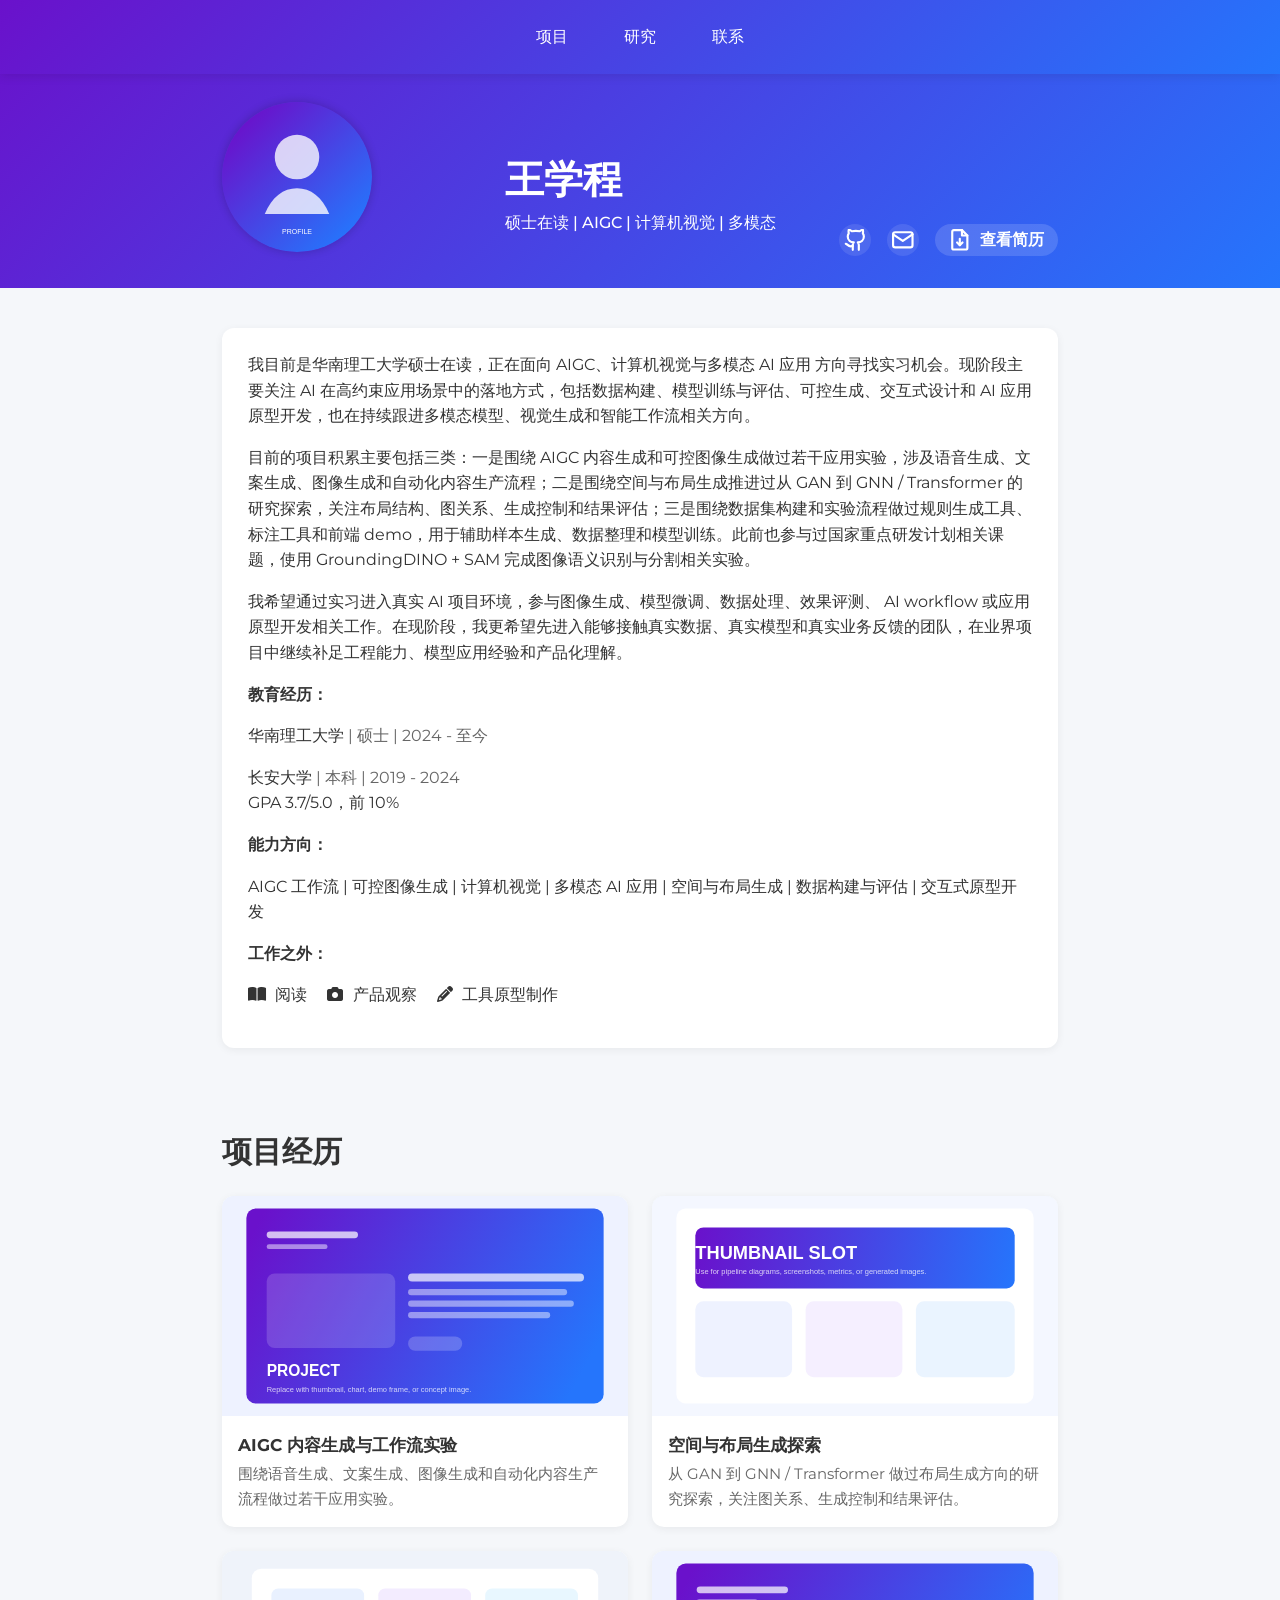
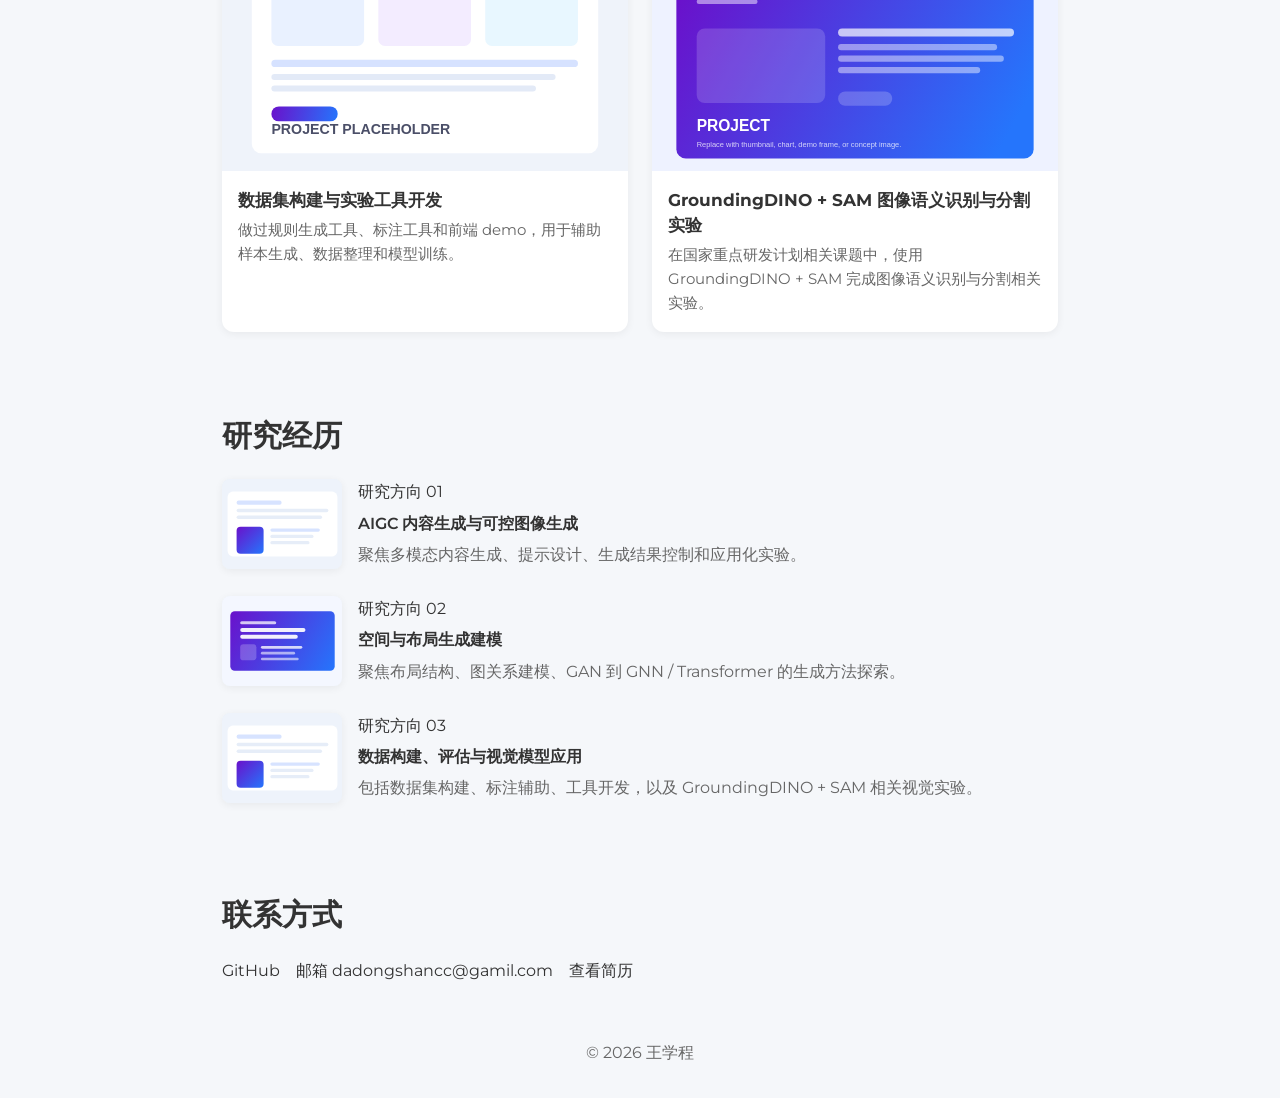
==== index.html @ b203300e "Normalize header icon artwork" ====
<!DOCTYPE html>
<html lang="zh-CN">
<head>
  <meta charset="UTF-8">
  <meta name="viewport" content="width=device-width, initial-scale=1.0">
  <title>&#29579;&#23398;&#31243; | &#20010;&#20154;&#20027;&#39029;</title>
  <meta name="description" content="&#29579;&#23398;&#31243;&#30340; AIGC&#12289;&#35745;&#31639;&#26426;&#35270;&#35273;&#19982;&#22810;&#27169;&#24577; AI &#20010;&#20154;&#20027;&#39029;&#12290;">
  <link rel="preconnect" href="https://fonts.googleapis.com">
  <link rel="preconnect" href="https://fonts.gstatic.com" crossorigin>
  <link href="https://fonts.googleapis.com/css2?family=Montserrat:wght@300;400;500;600;700&display=swap" rel="stylesheet">
  <link rel="stylesheet" href="https://cdnjs.cloudflare.com/ajax/libs/font-awesome/6.5.2/css/all.min.css">
  <link rel="stylesheet" href="style.css">
</head>
<body>
  <nav class="sticky-nav">
    <div class="nav-content">
      <button class="hamburger" id="hamburger" aria-label="&#25171;&#24320;&#23548;&#33322;" aria-expanded="false" aria-controls="nav-links">
        <span></span>
        <span></span>
        <span></span>
      </button>
      <div class="nav-links" id="nav-links">
        <a href="#projects">&#39033;&#30446;</a>
        <a href="#publications">&#30740;&#31350;</a>
        <a href="#contact">&#32852;&#31995;</a>
      </div>
    </div>
  </nav>

  <header id="top">
    <div class="header-content">
      <div class="profile-photo-container">
        <img src="images/profile-placeholder.svg" alt="&#22836;&#20687;&#21344;&#20301;&#22270;" class="profile-photo">
        <div class="name-tagline">
          <h1 class="main-title">&#29579;&#23398;&#31243;</h1>
          <p>&#30805;&#22763;&#22312;&#35835; | AIGC | &#35745;&#31639;&#26426;&#35270;&#35273; | &#22810;&#27169;&#24577;</p>
        </div>
      </div>
      <div class="social-links header-actions">
        <div class="email-reveal" id="emailReveal" aria-hidden="true">
          <a href="mailto:dadongshancc@gmail.com">dadongshancc@gmail.com</a>
        </div>
        <div class="header-cta-row">
          <a class="social-circle" href="https://github.com/dadongshancc" target="_blank" rel="noreferrer" aria-label="GitHub">
            <svg class="header-icon" viewBox="1.25 1.25 19.5 21.5" aria-hidden="true" focusable="false">
              <path d="M15 22v-4a4.8 4.8 0 0 0 -1 -3.5c3 0 6 -2 6 -5.5 0.08 -1.25 -0.27 -2.48 -1 -3.5 0.28 -1.15 0.28 -2.35 0 -3.5 0 0 -1 0 -3 1.5 -2.64 -0.5 -5.36 -0.5 -8 0C6 2 5 2 5 2c-0.3 1.15 -0.3 2.35 0 3.5A5.4 5.4 0 0 0 4 9c0 3.5 3 5.5 6 5.5 -0.39 0.49 -0.68 1.05 -0.85 1.65 -0.17 0.6 -0.22 1.23 -0.15 1.85v4"></path>
              <path d="M9 18c-4.5 2 -5 -2 -7 -2"></path>
            </svg>
          </a>
          <button class="social-circle email-toggle" id="emailToggle" type="button" aria-label="&#26174;&#31034;&#37038;&#31665;" aria-expanded="false" aria-controls="emailReveal">
            <svg class="header-icon" viewBox="2 2 20 20" aria-hidden="true" focusable="false">
              <rect x="3" y="5" width="18" height="14" rx="2"></rect>
              <path d="m3 7 9 6 9 -6"></path>
            </svg>
          </button>
          <a class="resume-button" href="resume.html">
            <svg class="header-icon" viewBox="3 2 18 20" aria-hidden="true" focusable="false">
              <path d="M14 3H6.5a1.5 1.5 0 0 0 -1.5 1.5v15A1.5 1.5 0 0 0 6.5 21h11a1.5 1.5 0 0 0 1.5 -1.5V8Z"></path>
              <path d="M14 3v5h5"></path>
              <path d="M12 11v6"></path>
              <path d="m9.5 14.5 2.5 2.5 2.5 -2.5"></path>
            </svg>
            <span>&#26597;&#30475;&#31616;&#21382;</span>
          </a>
        </div>
      </div>
    </div>
  </header>

  <section id="about" class="section">
    <div class="about-container">
      <div class="about-card">
        <div class="about-content">
          <p>&#25105;&#30446;&#21069;&#26159;&#21326;&#21335;&#29702;&#24037;&#22823;&#23398;&#30805;&#22763;&#22312;&#35835;&#65292;&#27491;&#22312;&#38754;&#21521; AIGC&#12289;&#35745;&#31639;&#26426;&#35270;&#35273;&#19982;&#22810;&#27169;&#24577; AI &#24212;&#29992; &#26041;&#21521;&#23547;&#25214;&#23454;&#20064;&#26426;&#20250;&#12290;&#29616;&#38454;&#27573;&#20027;&#35201;&#20851;&#27880; AI &#22312;&#39640;&#32422;&#26463;&#24212;&#29992;&#22330;&#26223;&#20013;&#30340;&#33853;&#22320;&#26041;&#24335;&#65292;&#21253;&#25324;&#25968;&#25454;&#26500;&#24314;&#12289;&#27169;&#22411;&#35757;&#32451;&#19982;&#35780;&#20272;&#12289;&#21487;&#25511;&#29983;&#25104;&#12289;&#20132;&#20114;&#24335;&#35774;&#35745;&#21644; AI &#24212;&#29992;&#21407;&#22411;&#24320;&#21457;&#65292;&#20063;&#22312;&#25345;&#32493;&#36319;&#36827;&#22810;&#27169;&#24577;&#27169;&#22411;&#12289;&#35270;&#35273;&#29983;&#25104;&#21644;&#26234;&#33021;&#24037;&#20316;&#27969;&#30456;&#20851;&#26041;&#21521;&#12290;</p>
          <p>&#30446;&#21069;&#30340;&#39033;&#30446;&#31215;&#32047;&#20027;&#35201;&#21253;&#25324;&#19977;&#31867;&#65306;&#19968;&#26159;&#22260;&#32469; AIGC &#20869;&#23481;&#29983;&#25104;&#21644;&#21487;&#25511;&#22270;&#20687;&#29983;&#25104;&#20570;&#36807;&#33509;&#24178;&#24212;&#29992;&#23454;&#39564;&#65292;&#28041;&#21450;&#35821;&#38899;&#29983;&#25104;&#12289;&#25991;&#26696;&#29983;&#25104;&#12289;&#22270;&#20687;&#29983;&#25104;&#21644;&#33258;&#21160;&#21270;&#20869;&#23481;&#29983;&#20135;&#27969;&#31243;&#65307;&#20108;&#26159;&#22260;&#32469;&#31354;&#38388;&#19982;&#24067;&#23616;&#29983;&#25104;&#25512;&#36827;&#36807;&#20174; GAN &#21040; GNN / Transformer &#30340;&#30740;&#31350;&#25506;&#32034;&#65292;&#20851;&#27880;&#24067;&#23616;&#32467;&#26500;&#12289;&#22270;&#20851;&#31995;&#12289;&#29983;&#25104;&#25511;&#21046;&#21644;&#32467;&#26524;&#35780;&#20272;&#65307;&#19977;&#26159;&#22260;&#32469;&#25968;&#25454;&#38598;&#26500;&#24314;&#21644;&#23454;&#39564;&#27969;&#31243;&#20570;&#36807;&#35268;&#21017;&#29983;&#25104;&#24037;&#20855;&#12289;&#26631;&#27880;&#24037;&#20855;&#21644;&#21069;&#31471; demo&#65292;&#29992;&#20110;&#36741;&#21161;&#26679;&#26412;&#29983;&#25104;&#12289;&#25968;&#25454;&#25972;&#29702;&#21644;&#27169;&#22411;&#35757;&#32451;&#12290;&#27492;&#21069;&#20063;&#21442;&#19982;&#36807;&#22269;&#23478;&#37325;&#28857;&#30740;&#21457;&#35745;&#21010;&#30456;&#20851;&#35838;&#39064;&#65292;&#20351;&#29992; GroundingDINO + SAM &#23436;&#25104;&#22270;&#20687;&#35821;&#20041;&#35782;&#21035;&#19982;&#20998;&#21106;&#30456;&#20851;&#23454;&#39564;&#12290;</p>
          <p>&#25105;&#24076;&#26395;&#36890;&#36807;&#23454;&#20064;&#36827;&#20837;&#30495;&#23454; AI &#39033;&#30446;&#29615;&#22659;&#65292;&#21442;&#19982;&#22270;&#20687;&#29983;&#25104;&#12289;&#27169;&#22411;&#24494;&#35843;&#12289;&#25968;&#25454;&#22788;&#29702;&#12289;&#25928;&#26524;&#35780;&#27979;&#12289; AI workflow &#25110;&#24212;&#29992;&#21407;&#22411;&#24320;&#21457;&#30456;&#20851;&#24037;&#20316;&#12290;&#22312;&#29616;&#38454;&#27573;&#65292;&#25105;&#26356;&#24076;&#26395;&#20808;&#36827;&#20837;&#33021;&#22815;&#25509;&#35302;&#30495;&#23454;&#25968;&#25454;&#12289;&#30495;&#23454;&#27169;&#22411;&#21644;&#30495;&#23454;&#19994;&#21153;&#21453;&#39304;&#30340;&#22242;&#38431;&#65292;&#22312;&#19994;&#30028;&#39033;&#30446;&#20013;&#32487;&#32493;&#34917;&#36275;&#24037;&#31243;&#33021;&#21147;&#12289;&#27169;&#22411;&#24212;&#29992;&#32463;&#39564;&#21644;&#20135;&#21697;&#21270;&#29702;&#35299;&#12290;</p>

          <p class="meta-label"><strong>&#25945;&#32946;&#32463;&#21382;&#65306;</strong></p>
          <p class="meta-value">
            <span class="meta-strong">&#21326;&#21335;&#29702;&#24037;&#22823;&#23398;</span> <span class="meta-muted">| &#30805;&#22763; | 2024 - &#33267;&#20170;</span>
          </p>
          <p class="meta-value">
            <span class="meta-strong">&#38271;&#23433;&#22823;&#23398;</span> <span class="meta-muted">| &#26412;&#31185; | 2019 - 2024</span><br>
            GPA 3.7/5.0&#65292;&#21069; 10%
          </p>

          <p class="meta-label"><strong>&#33021;&#21147;&#26041;&#21521;&#65306;</strong></p>
          <p class="meta-value">AIGC &#24037;&#20316;&#27969; | &#21487;&#25511;&#22270;&#20687;&#29983;&#25104; | &#35745;&#31639;&#26426;&#35270;&#35273; | &#22810;&#27169;&#24577; AI &#24212;&#29992; | &#31354;&#38388;&#19982;&#24067;&#23616;&#29983;&#25104; | &#25968;&#25454;&#26500;&#24314;&#19982;&#35780;&#20272; | &#20132;&#20114;&#24335;&#21407;&#22411;&#24320;&#21457;</p>

          <p class="meta-label"><strong>&#24037;&#20316;&#20043;&#22806;&#65306;</strong></p>
          <p class="meta-value outside-work">
            <span><i class="fa-solid fa-book-open"></i> &#38405;&#35835;</span>
            <span><i class="fa-solid fa-camera"></i> &#20135;&#21697;&#35266;&#23519;</span>
            <span><i class="fa-solid fa-pencil"></i> &#24037;&#20855;&#21407;&#22411;&#21046;&#20316;</span>
          </p>
        </div>
      </div>
    </div>
  </section>

  <section id="projects" class="section">
    <div class="section-header">
      <h2>&#39033;&#30446;&#32463;&#21382;</h2>
    </div>
    <div class="cards-grid" id="projects-grid"></div>
  </section>

  <section id="publications" class="section">
    <div class="section-header">
      <h2>&#30740;&#31350;&#32463;&#21382;</h2>
    </div>
    <div class="publications-list" id="publications-list"></div>
  </section>

  <section id="contact" class="section contact-section">
    <div class="section-header">
      <h2>&#32852;&#31995;&#26041;&#24335;</h2>
    </div>
    <div class="contact-links">
      <a href="https://github.com/dadongshancc" target="_blank" rel="noreferrer">GitHub</a>
      <a href="mailto:dadongshancc@gamil.com">&#37038;&#31665; dadongshancc@gamil.com</a>
      <a href="resume.html">&#26597;&#30475;&#31616;&#21382;</a>
    </div>
  </section>

  <footer>
    <p>&copy; 2026 &#29579;&#23398;&#31243;</p>
  </footer>

  <div id="projectModal" class="modal" aria-hidden="true">
    <div class="modal-content" role="dialog" aria-modal="true" aria-labelledby="modalTitle">
      <button class="close-button" id="closeModal" aria-label="&#20851;&#38381;&#39033;&#30446;&#35814;&#24773;">&times;</button>
      <div id="modalMediaWrapper" class="modal-media-wrapper">
        <img class="modal-image" id="modalImage" src="images/project-placeholder.svg" alt="&#39033;&#30446;&#23637;&#31034;&#22270;">
      </div>
      <h2 id="modalTitle"></h2>
      <div class="modal-description" id="modalDescription"></div>
      <div class="modal-links">
        <a href="" target="_blank" rel="noreferrer" id="modalGithub">
          <i class="fab fa-github"></i> &#26597;&#30475; GitHub
        </a>
        <a href="" target="_blank" rel="noreferrer" id="modalHuggingface">
          <i class="fas fa-face-smile"></i> &#26597;&#30475;&#27169;&#22411;
        </a>
        <a href="" target="_blank" rel="noreferrer" id="modalWebsite">
          <i class="fas fa-globe"></i> &#25171;&#24320;&#38142;&#25509;
        </a>
      </div>
    </div>
  </div>

  <script src="script.js"></script>
</body>
</html>
---- style.css ----
* {
  margin: 0;
  padding: 0;
  box-sizing: border-box;
}

:root {
  --bg: #f5f7fa;
  --surface: #ffffff;
  --surface-soft: #fbfcfe;
  --text: #333333;
  --muted: #666666;
  --line: #e6ebf2;
  --shadow: 0 2px 8px rgba(0, 0, 0, 0.06);
  --shadow-strong: 0 12px 32px rgba(0, 0, 0, 0.14);
  --grad-start: #6a11cb;
  --grad-end: #2575fc;
}

html {
  scroll-behavior: smooth;
}

body {
  font-family: "Montserrat", sans-serif;
  line-height: 1.6;
  background: var(--bg);
  color: var(--text);
}

a {
  color: inherit;
}

section[id] {
  scroll-margin-top: 92px;
}

header {
  width: 100%;
  padding: 5rem 2rem 2rem;
  background: linear-gradient(135deg, var(--grad-start), var(--grad-end));
  color: #ffffff;
  box-sizing: border-box;
}

.header-content {
  max-width: 900px;
  height: 176px;
  margin: 0 auto;
  padding: 0 2rem;
  position: relative;
  display: flex;
  align-items: flex-end;
  justify-content: space-between;
  gap: 1rem;
}

.profile-photo-container {
  display: flex;
  align-items: flex-end;
  gap: 1.5rem;
  height: 100%;
  flex: 0 0 auto;
  padding-bottom: 0.25rem;
}

.profile-photo {
  width: 150px;
  height: 150px;
  min-width: 150px;
  aspect-ratio: 1 / 1;
  border-radius: 50%;
  object-fit: contain;
  border: 0;
  background: transparent;
  box-shadow: 0 0 10px rgba(0, 0, 0, 0.2);
}

.name-tagline {
  display: flex;
  flex-direction: column;
  align-items: flex-start;
  position: absolute;
  left: 50%;
  bottom: 0;
  transform: translateX(-50%);
  margin-bottom: 20px;
}

.main-title {
  margin-bottom: 0.5rem;
  font-size: 2.45rem;
  font-weight: 700;
  line-height: 1.15;
  text-align: left;
}

.name-tagline p {
  font-size: 1rem;
  font-weight: 500;
}

.social-links {
  display: flex;
  gap: 1rem;
  align-items: center;
  margin-right: 0;
  flex: 0 0 auto;
}

.header-actions {
  width: fit-content;
  min-width: 0;
  margin-bottom: 0;
  position: relative;
}

.header-cta-row {
  width: auto;
  min-height: 32px;
  display: flex;
  align-items: center;
  justify-content: center;
  gap: 1rem;
}

.header-cta-row a:not(.resume-button),
.social-circle {
  width: 32px;
  height: 32px;
  min-width: 32px;
  display: inline-flex;
  align-items: center;
  justify-content: center;
  border: 0;
  border-radius: 50%;
  background: rgba(255, 255, 255, 0.1);
  color: #ffffff;
  font-family: inherit;
  font-size: 1.5rem;
  text-decoration: none;
  cursor: pointer;
  transition: transform 0.3s ease, background-color 0.3s ease;
}

.header-cta-row a:not(.resume-button):hover,
.social-circle:hover {
  transform: translateY(-2px);
  background: rgba(255, 255, 255, 0.2);
}

.header-icon {
  width: 1.35rem;
  height: 1.35rem;
  display: block;
  flex: 0 0 auto;
  fill: none;
  stroke: currentColor;
  stroke-linecap: round;
  stroke-linejoin: round;
  stroke-width: 2.15;
}

.header-icon * {
  vector-effect: non-scaling-stroke;
}

.resume-button {
  min-height: 32px;
  padding: 0 0.9rem;
  display: inline-flex;
  align-items: center;
  gap: 0.55rem;
  border-radius: 999px;
  background: rgba(255, 255, 255, 0.14);
  color: #ffffff;
  font-weight: 600;
  text-decoration: none;
  white-space: nowrap;
  transition: transform 0.25s ease, background-color 0.25s ease;
}

.resume-button:hover {
  transform: translateY(-2px);
  background: rgba(255, 255, 255, 0.22);
}

.email-reveal {
  left: 0;
  right: 0;
  width: auto;
  min-width: 0;
  max-width: none;
  min-height: 34px;
  padding: 0 1.15rem;
  position: absolute;
  bottom: calc(100% + 0.5rem);
  display: flex;
  align-items: center;
  justify-content: center;
  overflow: hidden;
  border-radius: 999px;
  background: rgba(255, 255, 255, 0.14);
  opacity: 0;
  visibility: hidden;
  transform: translateY(6px);
  pointer-events: none;
  transition: opacity 0.2s ease, transform 0.2s ease, visibility 0.2s ease, background-color 0.2s ease;
}

.email-reveal.is-open {
  opacity: 1;
  visibility: visible;
  transform: translateY(0);
  pointer-events: auto;
}

.email-reveal a {
  color: #ffffff;
  font-size: 0.8rem;
  font-weight: 500;
  text-decoration: none;
  white-space: nowrap;
  text-align: center;
}

.sticky-nav {
  position: fixed;
  top: 0;
  left: 0;
  right: 0;
  background: linear-gradient(135deg, var(--grad-start), var(--grad-end));
  padding: 1rem;
  z-index: 1000;
  box-shadow: 0 2px 10px rgba(0, 0, 0, 0.1);
}

.nav-content {
  display: flex;
  justify-content: center;
  align-items: center;
  max-width: 1200px;
  min-height: 24px;
  margin: 0 auto;
  position: relative;
}

.nav-links {
  display: flex;
  gap: 1.5rem;
}

.nav-links a {
  color: #ffffff;
  text-decoration: none;
  font-weight: 500;
  padding: 0.5rem 1rem;
  border-radius: 4px;
  transition: background-color 0.25s ease;
}

.nav-links a:hover {
  background: rgba(255, 255, 255, 0.12);
}

.hamburger {
  display: none;
  position: absolute;
  left: 1rem;
  z-index: 1001;
  background: transparent;
  border: 0;
  padding: 0.25rem;
  cursor: pointer;
}

.hamburger span {
  display: block;
  width: 25px;
  height: 3px;
  background: #ffffff;
  margin: 5px 0;
  transition: 0.3s;
  transform-origin: center;
}

.hamburger.active span:nth-child(1) {
  transform: translateY(8px) rotate(45deg);
}

.hamburger.active span:nth-child(2) {
  opacity: 0;
}

.hamburger.active span:nth-child(3) {
  transform: translateY(-8px) rotate(-45deg);
}

.section {
  max-width: 900px;
  margin: 0 auto;
  padding: 2.5rem 2rem;
}

.section-header {
  margin-bottom: 1.2rem;
}

.section h2 {
  font-size: 1.9rem;
  color: var(--text);
}

.about-container {
  background: transparent;
}

.about-card {
  background: var(--surface);
  border-radius: 12px;
  box-shadow: var(--shadow);
  padding: 1.5rem 1.6rem;
}

.about-content p {
  margin-bottom: 1rem;
}

.meta-label {
  margin-bottom: 0.3rem;
}

.meta-value {
  margin-top: 0;
  margin-bottom: 1rem;
}

.meta-strong {
  font-weight: 500;
}

.meta-muted {
  color: var(--muted);
}

.outside-work {
  display: flex;
  flex-wrap: wrap;
  gap: 1.25rem;
}

.outside-work i {
  margin-right: 0.35rem;
}

.cards-grid {
  display: grid;
  grid-template-columns: repeat(2, minmax(0, 1fr));
  gap: 1.5rem;
}

.card {
  background: var(--surface);
  border-radius: 12px;
  overflow: hidden;
  box-shadow: var(--shadow);
  cursor: pointer;
  transition: transform 0.25s ease, box-shadow 0.25s ease;
}

.card:hover {
  transform: translateY(-4px);
  box-shadow: 0 10px 26px rgba(0, 0, 0, 0.12);
}

.card-media,
.card-image,
.card video {
  width: 100%;
  height: 220px;
  object-fit: cover;
  display: block;
  background: #eef3f8;
}

.card h3 {
  font-size: 1.08rem;
  line-height: 1.45;
  padding: 1rem 1rem 0.35rem;
}

.card-content {
  padding: 0 1rem 1rem;
}

.card-description {
  font-size: 0.95rem;
  color: var(--muted);
}

.card-links {
  display: flex;
  gap: 0.6rem;
  margin-top: 0.85rem;
}

.card-links a {
  display: inline-flex;
  align-items: center;
  justify-content: center;
  width: 34px;
  height: 34px;
  border-radius: 50%;
  background: #edf2ff;
  color: var(--grad-start);
  text-decoration: none;
  transition: transform 0.2s ease, background-color 0.2s ease;
}

.card-links a:hover {
  transform: translateY(-2px);
  background: #e3ebff;
}

.publications-list {
  display: flex;
  flex-direction: column;
  gap: 1.2rem;
}

.publication {
  display: grid;
  grid-template-columns: 120px 1fr;
  gap: 1rem;
  align-items: start;
}

.pub-image img {
  width: 100%;
  height: 90px;
  border-radius: 8px;
  object-fit: cover;
  background: #eef3f8;
  box-shadow: var(--shadow);
}

.pub-author {
  margin-bottom: 0.35rem;
}

.pub-title {
  margin-bottom: 0.35rem;
  font-weight: 600;
}

.pub-title a {
  color: var(--text);
  text-decoration: none;
}

.pub-title a:hover {
  color: var(--grad-start);
}

.pub-venue {
  color: var(--muted);
}

.contact-section {
  padding-bottom: 2rem;
}

.contact-links {
  display: flex;
  flex-wrap: wrap;
  gap: 1rem;
}

.contact-links a {
  text-decoration: none;
  color: var(--text);
}

.contact-links a:hover {
  color: var(--grad-start);
}

footer {
  text-align: center;
  padding: 1.5rem 1rem 2rem;
  color: var(--muted);
}

.resume-page {
  min-height: 100vh;
  background: #ffffff;
  color: var(--text);
}

.resume-shell {
  max-width: 1180px;
  margin: 0 auto;
  padding: 2.5rem 2rem 2rem;
}

.resume-topbar {
  display: flex;
  justify-content: space-between;
  align-items: center;
  gap: 1rem;
  margin-bottom: 1rem;
}

.resume-download-button {
  display: inline-flex;
  align-items: center;
  gap: 0.55rem;
  padding: 0.95rem 1.35rem;
  border-radius: 999px;
  background: #c93128;
  color: #ffffff;
  text-decoration: none;
  font-weight: 600;
  box-shadow: 0 10px 20px rgba(201, 49, 40, 0.2);
}

.resume-viewer {
  max-width: 900px;
  margin: 0 auto;
  background: #ffffff;
  border-radius: 14px;
  overflow: hidden;
  box-shadow: var(--shadow);
}

.resume-preview-link {
  display: block;
  background: #ffffff;
}

.resume-preview-image {
  width: 100%;
  height: auto;
  display: block;
  background: #ffffff;
}

.resume-back {
  margin-top: 1rem;
}

.resume-home-link {
  color: var(--text);
  text-decoration: none;
  font-weight: 500;
}

.resume-home-link:hover {
  color: var(--grad-start);
}

.resume-back a {
  color: var(--text);
  text-decoration: none;
}

.resume-back a:hover {
  color: var(--grad-start);
}

.modal {
  display: none;
  position: fixed;
  inset: 0;
  background: rgba(0, 0, 0, 0.55);
  z-index: 2000;
  padding: 2rem 1rem;
  overflow-y: auto;
}

.modal.is-open {
  display: block;
}

.modal-content {
  max-width: 860px;
  margin: 0 auto;
  background: var(--surface);
  border-radius: 16px;
  padding: 1.25rem 1.25rem 1.5rem;
  position: relative;
  box-shadow: var(--shadow-strong);
}

.close-button {
  position: absolute;
  top: 0.8rem;
  right: 0.8rem;
  width: 38px;
  height: 38px;
  border: 0;
  border-radius: 50%;
  background: rgba(0, 0, 0, 0.06);
  color: var(--text);
  font-size: 1.5rem;
  cursor: pointer;
}

.modal-media-wrapper {
  margin-bottom: 1rem;
}

.modal-image,
.modal-video {
  width: 100%;
  max-height: 430px;
  object-fit: cover;
  border-radius: 12px;
  background: #eef3f8;
}

.modal-content h2 {
  margin-bottom: 0.8rem;
  padding-right: 3rem;
}

.modal-description {
  color: var(--muted);
  white-space: pre-line;
}

.modal-links {
  display: flex;
  flex-wrap: wrap;
  gap: 0.8rem;
  margin-top: 1rem;
}

.modal-links a {
  display: inline-flex;
  align-items: center;
  gap: 0.45rem;
  padding: 0.7rem 1rem;
  border-radius: 999px;
  background: #edf2ff;
  color: var(--grad-start);
  text-decoration: none;
  font-weight: 500;
}

.modal-links a:hover {
  background: #e3ebff;
}

@media screen and (max-width: 900px) {
  .section,
  .header-content {
    padding-left: 1rem;
    padding-right: 1rem;
  }
}

@media screen and (min-width: 769px) and (max-width: 980px) {
  .header-cta-row {
    gap: 0.75rem;
  }

  .social-circle {
    width: 38px;
    height: 38px;
    min-width: 38px;
  }

  .resume-button {
    min-height: 38px;
    padding: 0 0.8rem;
  }

  .header-icon {
    width: 1.55rem;
    height: 1.55rem;
  }

}

@media screen and (max-width: 768px) {
  header {
    padding: 5rem 2rem 2rem;
  }

  .header-content {
    display: flex;
    flex-direction: column;
    align-items: center;
    height: auto;
    padding: 2rem 1rem;
    gap: 1.5rem;
    text-align: center;
  }

  .profile-photo-container {
    flex-direction: column;
    align-items: center;
    gap: 1rem;
    height: auto;
  }

  .profile-photo {
    width: 150px;
    height: 150px;
    min-width: 150px;
    margin: 0 auto;
  }

  .name-tagline {
    position: static;
    transform: none;
    margin-bottom: 0;
    align-items: center;
    text-align: center;
  }

  .main-title {
    font-size: 2rem;
    text-align: center;
  }

  .header-actions {
    width: auto;
    margin-bottom: 0;
    flex-direction: column;
    align-items: center;
    justify-content: center;
  }

  .header-cta-row {
    width: auto;
    min-height: 46px;
    justify-content: center;
  }

  .social-circle {
    width: 46px;
    height: 46px;
    min-width: 46px;
  }

  .header-icon {
    width: 1.75rem;
    height: 1.75rem;
  }

  .resume-button {
    flex: 0 0 auto;
    justify-content: center;
    min-height: 46px;
    padding: 0 0.95rem;
  }

  .email-reveal {
    display: none;
    position: static;
    width: min(320px, calc(100vw - 2rem));
    min-width: 0;
    max-width: calc(100vw - 2rem);
    min-height: 42px;
    margin-bottom: 0.35rem;
    opacity: 0;
    visibility: hidden;
    transform: translateY(6px);
  }

  .email-reveal.is-open {
    display: flex;
    opacity: 1;
    visibility: visible;
    transform: translateY(0);
  }

  .hamburger {
    display: block;
    top: 50%;
    transform: translateY(-50%);
  }

  .nav-content {
    padding: 0 3rem;
  }

  .nav-links {
    display: none;
    position: absolute;
    top: calc(100% + 0.75rem);
    left: 0;
    right: 0;
    background: linear-gradient(135deg, var(--grad-start), var(--grad-end));
    flex-direction: column;
    gap: 0;
    border-radius: 10px;
    box-shadow: var(--shadow-strong);
    overflow: hidden;
  }

  .nav-links.active {
    display: flex;
  }

  .nav-links a {
    padding: 0.95rem 1rem;
    border-radius: 0;
  }

  .cards-grid {
    grid-template-columns: 1fr;
  }

  .publication {
    grid-template-columns: 1fr;
  }

  .pub-image img {
    height: 180px;
  }

  .modal {
    padding: 1rem 0.5rem;
  }

  .modal-content {
    padding: 1rem;
  }

  .resume-shell {
    padding: 1.5rem 0.75rem;
  }

  .resume-topbar {
    flex-direction: column;
    align-items: flex-start;
  }

  .resume-topbar h1 {
    font-size: 2.6rem;
  }

  .resume-viewer {
    border-radius: 10px;
  }
}
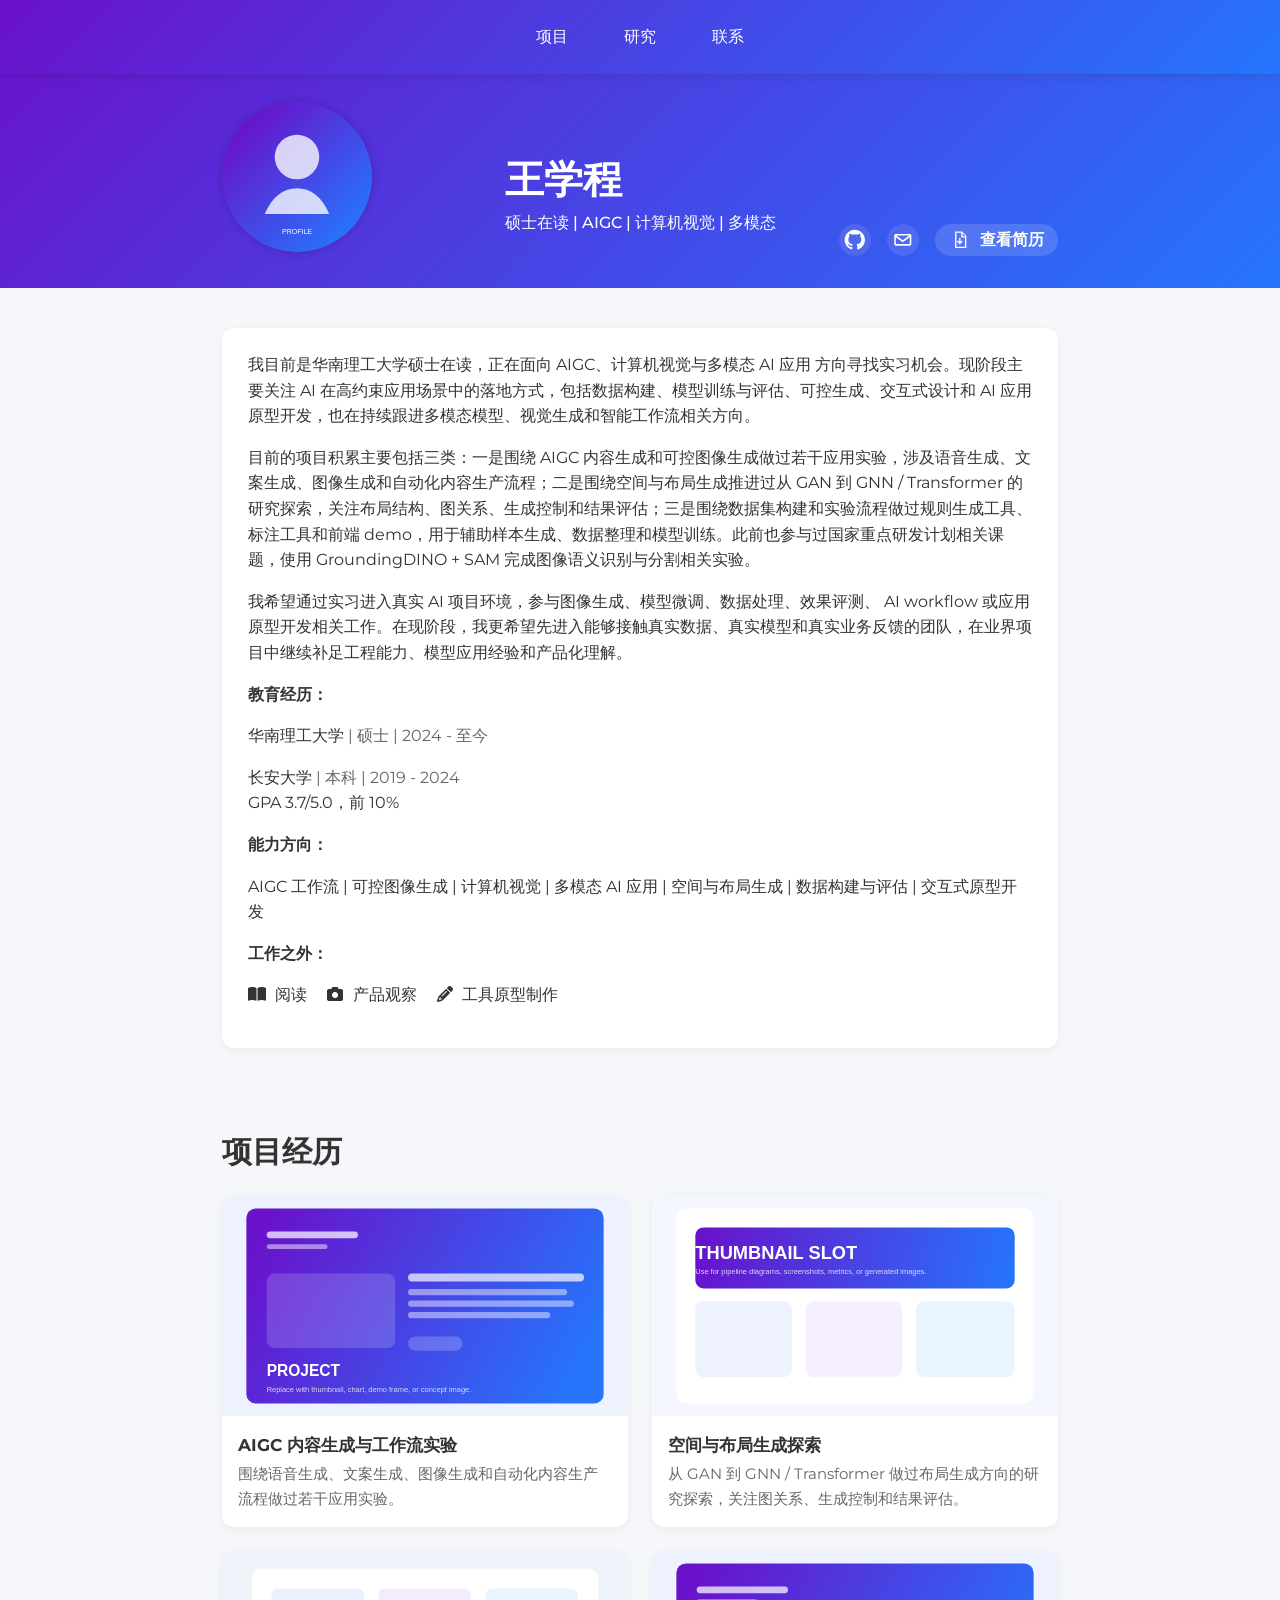
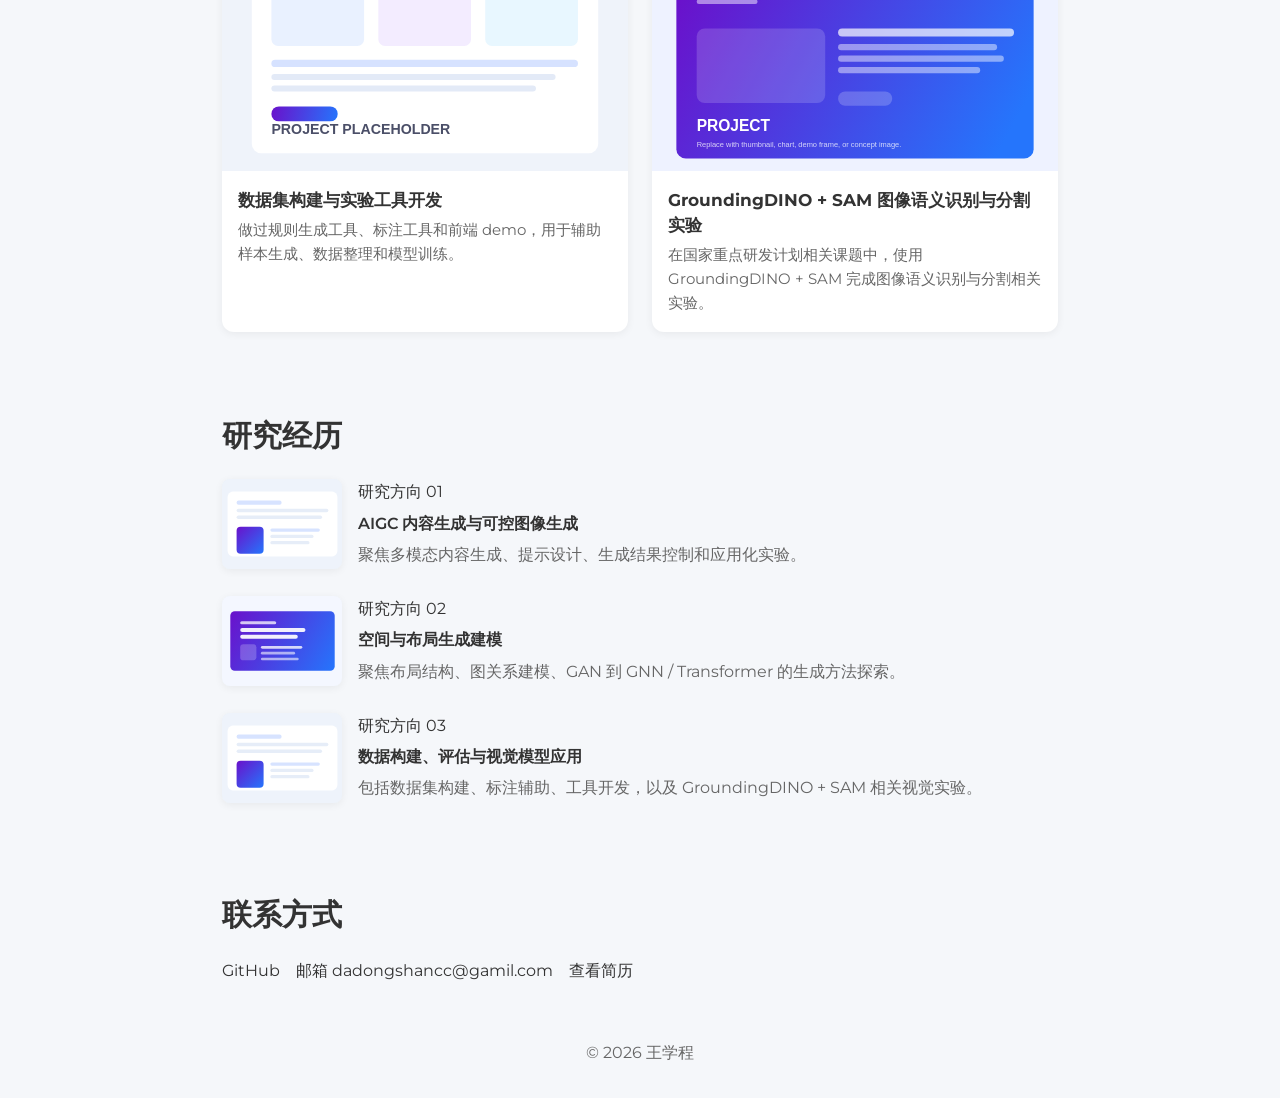
==== commit 6f732249: "Fix mobile social button sizing" ====
--- a/index.html
+++ b/index.html
@@ -42,23 +42,18 @@
         </div>
         <div class="header-cta-row">
           <a class="social-circle" href="https://github.com/dadongshancc" target="_blank" rel="noreferrer" aria-label="GitHub">
-            <svg class="header-icon" viewBox="1.25 1.25 19.5 21.5" aria-hidden="true" focusable="false">
-              <path d="M15 22v-4a4.8 4.8 0 0 0 -1 -3.5c3 0 6 -2 6 -5.5 0.08 -1.25 -0.27 -2.48 -1 -3.5 0.28 -1.15 0.28 -2.35 0 -3.5 0 0 -1 0 -3 1.5 -2.64 -0.5 -5.36 -0.5 -8 0C6 2 5 2 5 2c-0.3 1.15 -0.3 2.35 0 3.5A5.4 5.4 0 0 0 4 9c0 3.5 3 5.5 6 5.5 -0.39 0.49 -0.68 1.05 -0.85 1.65 -0.17 0.6 -0.22 1.23 -0.15 1.85v4"></path>
-              <path d="M9 18c-4.5 2 -5 -2 -7 -2"></path>
+            <svg class="header-icon" viewBox="0 0 24 24" aria-hidden="true" focusable="false">
+              <path d="M12 0.75C5.8 0.75 0.75 5.8 0.75 12c0 4.98 3.23 9.2 7.7 10.69 0.56 0.1 0.77 -0.24 0.77 -0.54v-2.12c-3.13 0.68 -3.79 -1.33 -3.79 -1.33 -0.51 -1.3 -1.25 -1.65 -1.25 -1.65 -1.02 -0.7 0.08 -0.69 0.08 -0.69 1.13 0.08 1.72 1.16 1.72 1.16 1 1.71 2.63 1.22 3.27 0.93 0.1 -0.73 0.39 -1.22 0.71 -1.5 -2.5 -0.28 -5.13 -1.25 -5.13 -5.57 0 -1.23 0.44 -2.24 1.16 -3.03 -0.12 -0.28 -0.5 -1.43 0.11 -2.99 0 0 0.95 -0.3 3.1 1.16 0.9 -0.25 1.86 -0.38 2.82 -0.38s1.92 0.13 2.82 0.38c2.15 -1.46 3.09 -1.16 3.09 -1.16 0.62 1.56 0.23 2.71 0.12 2.99 0.72 0.79 1.16 1.8 1.16 3.03 0 4.33 -2.64 5.28 -5.15 5.56 0.4 0.35 0.76 1.04 0.76 2.1v3.11c0 0.3 0.2 0.65 0.78 0.54 4.46 -1.49 7.68 -5.71 7.68 -10.69C23.25 5.8 18.2 0.75 12 0.75Z"></path>
             </svg>
           </a>
           <button class="social-circle email-toggle" id="emailToggle" type="button" aria-label="&#26174;&#31034;&#37038;&#31665;" aria-expanded="false" aria-controls="emailReveal">
-            <svg class="header-icon" viewBox="2 2 20 20" aria-hidden="true" focusable="false">
-              <rect x="3" y="5" width="18" height="14" rx="2"></rect>
-              <path d="m3 7 9 6 9 -6"></path>
+            <svg class="header-icon" viewBox="0 0 24 24" aria-hidden="true" focusable="false">
+              <path d="M4.25 5.5h15.5c0.97 0 1.75 0.78 1.75 1.75v9.5c0 0.97 -0.78 1.75 -1.75 1.75H4.25c-0.97 0 -1.75 -0.78 -1.75 -1.75v-9.5c0 -0.97 0.78 -1.75 1.75 -1.75Zm0.57 1.75 7.18 5.13 7.18 -5.13H4.82Zm14.93 9.5V9.19l-7.31 5.23c-0.26 0.19 -0.62 0.19 -0.88 0L4.25 9.19v7.56h15.5Z"></path>
             </svg>
           </button>
           <a class="resume-button" href="resume.html">
-            <svg class="header-icon" viewBox="3 2 18 20" aria-hidden="true" focusable="false">
-              <path d="M14 3H6.5a1.5 1.5 0 0 0 -1.5 1.5v15A1.5 1.5 0 0 0 6.5 21h11a1.5 1.5 0 0 0 1.5 -1.5V8Z"></path>
-              <path d="M14 3v5h5"></path>
-              <path d="M12 11v6"></path>
-              <path d="m9.5 14.5 2.5 2.5 2.5 -2.5"></path>
+            <svg class="header-icon" viewBox="0 0 24 24" aria-hidden="true" focusable="false">
+              <path d="M6.75 2.75h7.1c0.46 0 0.9 0.18 1.23 0.51l3.66 3.66c0.33 0.33 0.51 0.77 0.51 1.23v13.1H6.75V2.75Zm8.25 1.91V8h3.34L15 4.66ZM8.25 4.25v15.5h9.5V9.5h-4.25V4.25h-5.25Zm4.5 5.75v4.3l1.47 -1.47 1.06 1.06L12 17.17l-3.28 -3.28 1.06 -1.06 1.47 1.47V10h1.5Z"></path>
             </svg>
             <span>&#26597;&#30475;&#31616;&#21382;</span>
           </a>
--- a/style.css
+++ b/style.css
@@ -125,7 +125,6 @@
   gap: 1rem;
 }
 
-.header-cta-row a:not(.resume-button),
 .social-circle {
   width: 32px;
   height: 32px;
@@ -144,7 +143,6 @@
   transition: transform 0.3s ease, background-color 0.3s ease;
 }
 
-.header-cta-row a:not(.resume-button):hover,
 .social-circle:hover {
   transform: translateY(-2px);
   background: rgba(255, 255, 255, 0.2);
@@ -155,15 +153,7 @@
   height: 1.35rem;
   display: block;
   flex: 0 0 auto;
-  fill: none;
-  stroke: currentColor;
-  stroke-linecap: round;
-  stroke-linejoin: round;
-  stroke-width: 2.15;
-}
-
-.header-icon * {
-  vector-effect: non-scaling-stroke;
+  fill: currentColor;
 }
 
 .resume-button {
@@ -681,7 +671,6 @@
     width: 1.55rem;
     height: 1.55rem;
   }
-
 }
 
 @media screen and (max-width: 768px) {
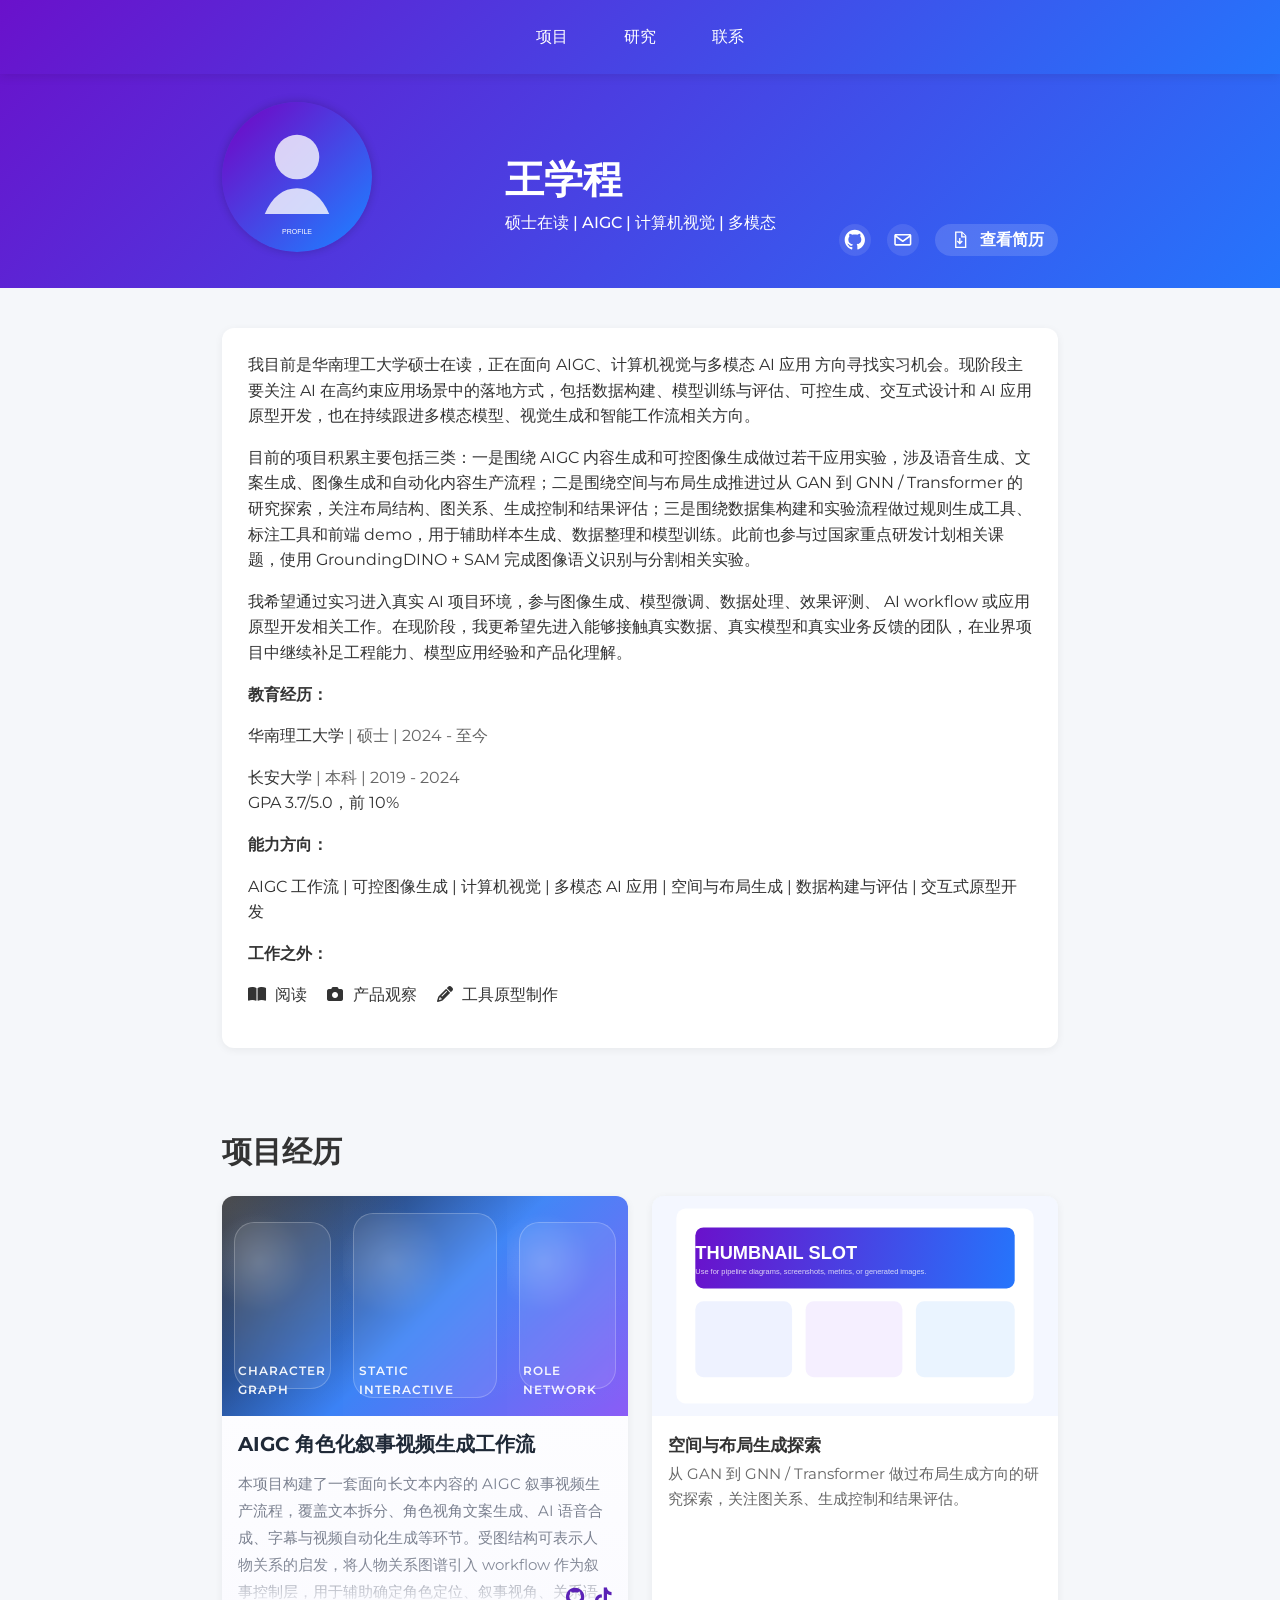
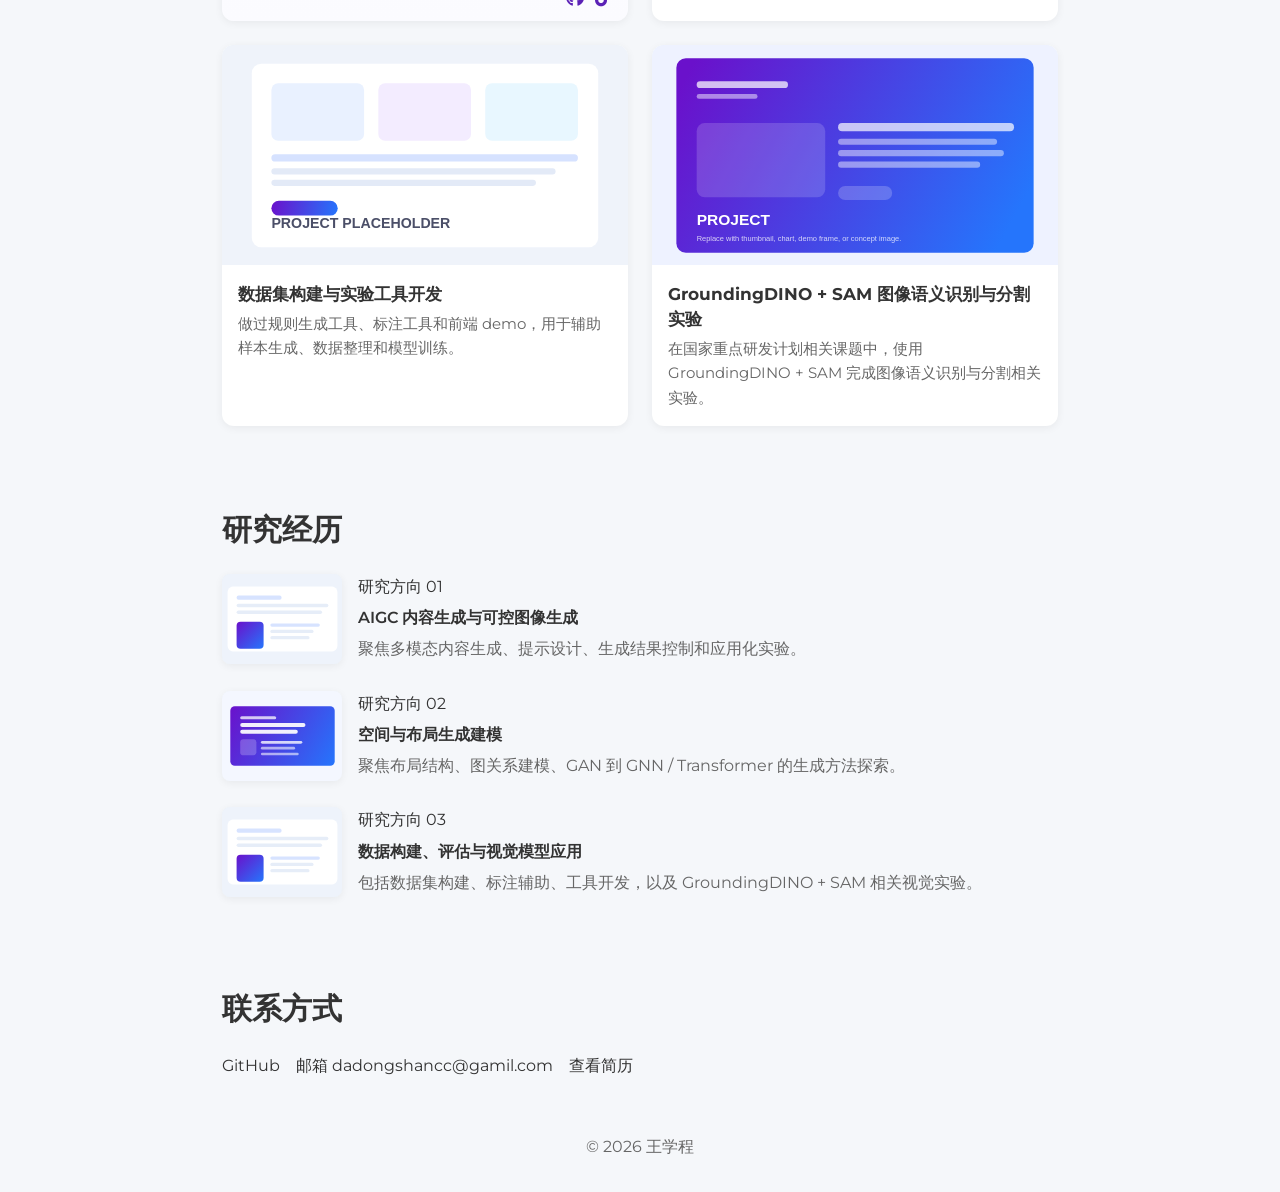
==== commit 85afb107: "Integrate external character graph project" ====
--- a/index.html
+++ b/index.html
@@ -134,11 +134,8 @@
         <a href="" target="_blank" rel="noreferrer" id="modalGithub">
           <i class="fab fa-github"></i> &#26597;&#30475; GitHub
         </a>
-        <a href="" target="_blank" rel="noreferrer" id="modalHuggingface">
-          <i class="fas fa-face-smile"></i> &#26597;&#30475;&#27169;&#22411;
-        </a>
-        <a href="" target="_blank" rel="noreferrer" id="modalWebsite">
-          <i class="fas fa-globe"></i> &#25171;&#24320;&#38142;&#25509;
+        <a href="" target="_blank" rel="noreferrer" id="modalDouyin">
+          <i class="fab fa-tiktok"></i> &#26597;&#30475;&#25238;&#38899;
         </a>
       </div>
     </div>
--- a/style.css
+++ b/style.css
@@ -413,6 +413,129 @@
   background: #e3ebff;
 }
 
+.card-spotlight {
+  padding: 0;
+  background: linear-gradient(180deg, #ffffff 0%, #fbfbff 100%);
+}
+
+.spotlight-cover {
+  min-height: 100%;
+  display: flex;
+  flex-direction: column;
+}
+
+.spotlight-cover-top {
+  height: 220px;
+  display: grid;
+  grid-template-columns: 1fr 1.35fr 1fr;
+  background:
+    radial-gradient(circle at top left, rgba(255, 255, 255, 0.24), transparent 40%),
+    linear-gradient(135deg, #09090b 0%, #3b82f6 52%, #8b5cf6 100%);
+}
+
+.spotlight-panel {
+  position: relative;
+  overflow: hidden;
+  display: flex;
+  align-items: flex-end;
+  padding: 1rem;
+}
+
+.spotlight-panel::before {
+  content: "";
+  position: absolute;
+  inset: 0;
+  background:
+    radial-gradient(circle at 30% 30%, rgba(255, 255, 255, 0.18), transparent 28%),
+    linear-gradient(160deg, rgba(255, 255, 255, 0.04), rgba(255, 255, 255, 0));
+}
+
+.spotlight-panel::after {
+  content: "";
+  position: absolute;
+  inset: 12% 10%;
+  border-radius: 20px;
+  border: 1px solid rgba(255, 255, 255, 0.22);
+  background: rgba(255, 255, 255, 0.08);
+  backdrop-filter: blur(3px);
+}
+
+.spotlight-panel.panel-core::after {
+  inset: 8% 6%;
+}
+
+.spotlight-panel span {
+  position: relative;
+  z-index: 1;
+  font-size: 0.76rem;
+  font-weight: 600;
+  letter-spacing: 0.08em;
+  text-transform: uppercase;
+  color: rgba(255, 255, 255, 0.92);
+}
+
+.spotlight-cover-bottom {
+  position: relative;
+  padding: 0.95rem 1rem 0.9rem;
+  display: block;
+}
+
+.spotlight-actions {
+  position: absolute;
+  right: 1rem;
+  bottom: 0.9rem;
+  display: inline-flex;
+  align-items: center;
+  gap: 0.7rem;
+}
+
+.spotlight-copy {
+  min-width: 0;
+  display: flex;
+  flex-direction: column;
+  gap: 0.85rem;
+}
+
+.spotlight-copy h3 {
+  padding: 0;
+  font-size: 1.28rem;
+  line-height: 1.3;
+  color: #1f2937;
+}
+
+.spotlight-description {
+  font-size: 0.96rem;
+  line-height: 1.75;
+  max-height: 8.85em;
+  overflow: hidden;
+  color: #7b8190;
+  -webkit-mask-image: linear-gradient(180deg, #000 0%, #000 58%, rgba(0, 0, 0, 0.88) 76%, transparent 100%);
+  mask-image: linear-gradient(180deg, #000 0%, #000 58%, rgba(0, 0, 0, 0.88) 76%, transparent 100%);
+}
+
+.spotlight-github,
+.spotlight-douyin {
+  width: auto;
+  height: auto;
+  padding: 0;
+  display: inline-flex;
+  align-items: center;
+  justify-content: center;
+  border-radius: 0;
+  background: transparent;
+  color: #5b21b6;
+  text-decoration: none;
+  transition: transform 0.2s ease, background-color 0.2s ease;
+  box-shadow: none;
+  font-size: 1.18rem;
+}
+
+.spotlight-github:hover,
+.spotlight-douyin:hover {
+  transform: translateY(-2px);
+  background: transparent;
+}
+
 .publications-list {
   display: flex;
   flex-direction: column;
@@ -565,8 +688,8 @@
   inset: 0;
   background: rgba(0, 0, 0, 0.55);
   z-index: 2000;
-  padding: 2rem 1rem;
-  overflow-y: auto;
+  padding: 0.85rem;
+  overflow: hidden;
 }
 
 .modal.is-open {
@@ -574,13 +697,15 @@
 }
 
 .modal-content {
-  max-width: 860px;
-  margin: 0 auto;
+    max-width: 760px;
+    max-height: calc(100vh - 1.7rem);
+    margin: 0 auto;
   background: var(--surface);
   border-radius: 16px;
-  padding: 1.25rem 1.25rem 1.5rem;
+  padding: 0.8rem 0.85rem 0.9rem;
   position: relative;
   box-shadow: var(--shadow-strong);
+  overflow: hidden;
 }
 
 .close-button {
@@ -598,7 +723,22 @@
 }
 
 .modal-media-wrapper {
-  margin-bottom: 1rem;
+  margin-bottom: 0.9rem;
+}
+
+.modal-stage-shell {
+  overflow: hidden;
+  border-radius: 14px;
+  border: 1px solid #e6ebf2;
+  background: #f8fafc;
+}
+
+.modal-stage-iframe {
+      width: 100%;
+      height: 392px;
+    border: 0;
+    display: block;
+  background: #ffffff;
 }
 
 .modal-image,
@@ -611,14 +751,20 @@
 }
 
 .modal-content h2 {
-  margin-bottom: 0.8rem;
-  padding-right: 3rem;
-}
+    margin-bottom: 0.45rem;
+    padding-right: 3rem;
+    font-size: 1.34rem;
+  }
 
 .modal-description {
-  color: var(--muted);
-  white-space: pre-line;
-}
+    color: var(--muted);
+    line-height: 1.6;
+    font-size: 0.9rem;
+  }
+
+.modal-description p + p {
+    margin-top: 0.55rem;
+  }
 
 .modal-links {
   display: flex;
@@ -643,12 +789,35 @@
   background: #e3ebff;
 }
 
+.modal-links a.is-disabled {
+  background: #f2f4f8;
+  color: #9aa4b2;
+  pointer-events: none;
+}
+
 @media screen and (max-width: 900px) {
   .section,
   .header-content {
     padding-left: 1rem;
     padding-right: 1rem;
   }
+
+  .spotlight-cover-top {
+    grid-template-columns: 1fr 1fr 1fr;
+  }
+
+  .spotlight-copy h3 {
+    font-size: 1.16rem;
+  }
+
+  .spotlight-description {
+    font-size: 0.92rem;
+    max-height: 8.2em;
+  }
+
+  .modal-stage-iframe {
+        height: 348px;
+      }
 }
 
 @media screen and (min-width: 769px) and (max-width: 980px) {
@@ -714,6 +883,10 @@
     font-size: 2rem;
     text-align: center;
   }
+
+  .modal-stage-iframe {
+        height: 288px;
+      }
 
   .header-actions {
     width: auto;
@@ -817,8 +990,8 @@
   }
 
   .modal-content {
-    padding: 1rem;
-  }
+      padding: 0.8rem;
+    }
 
   .resume-shell {
     padding: 1.5rem 0.75rem;
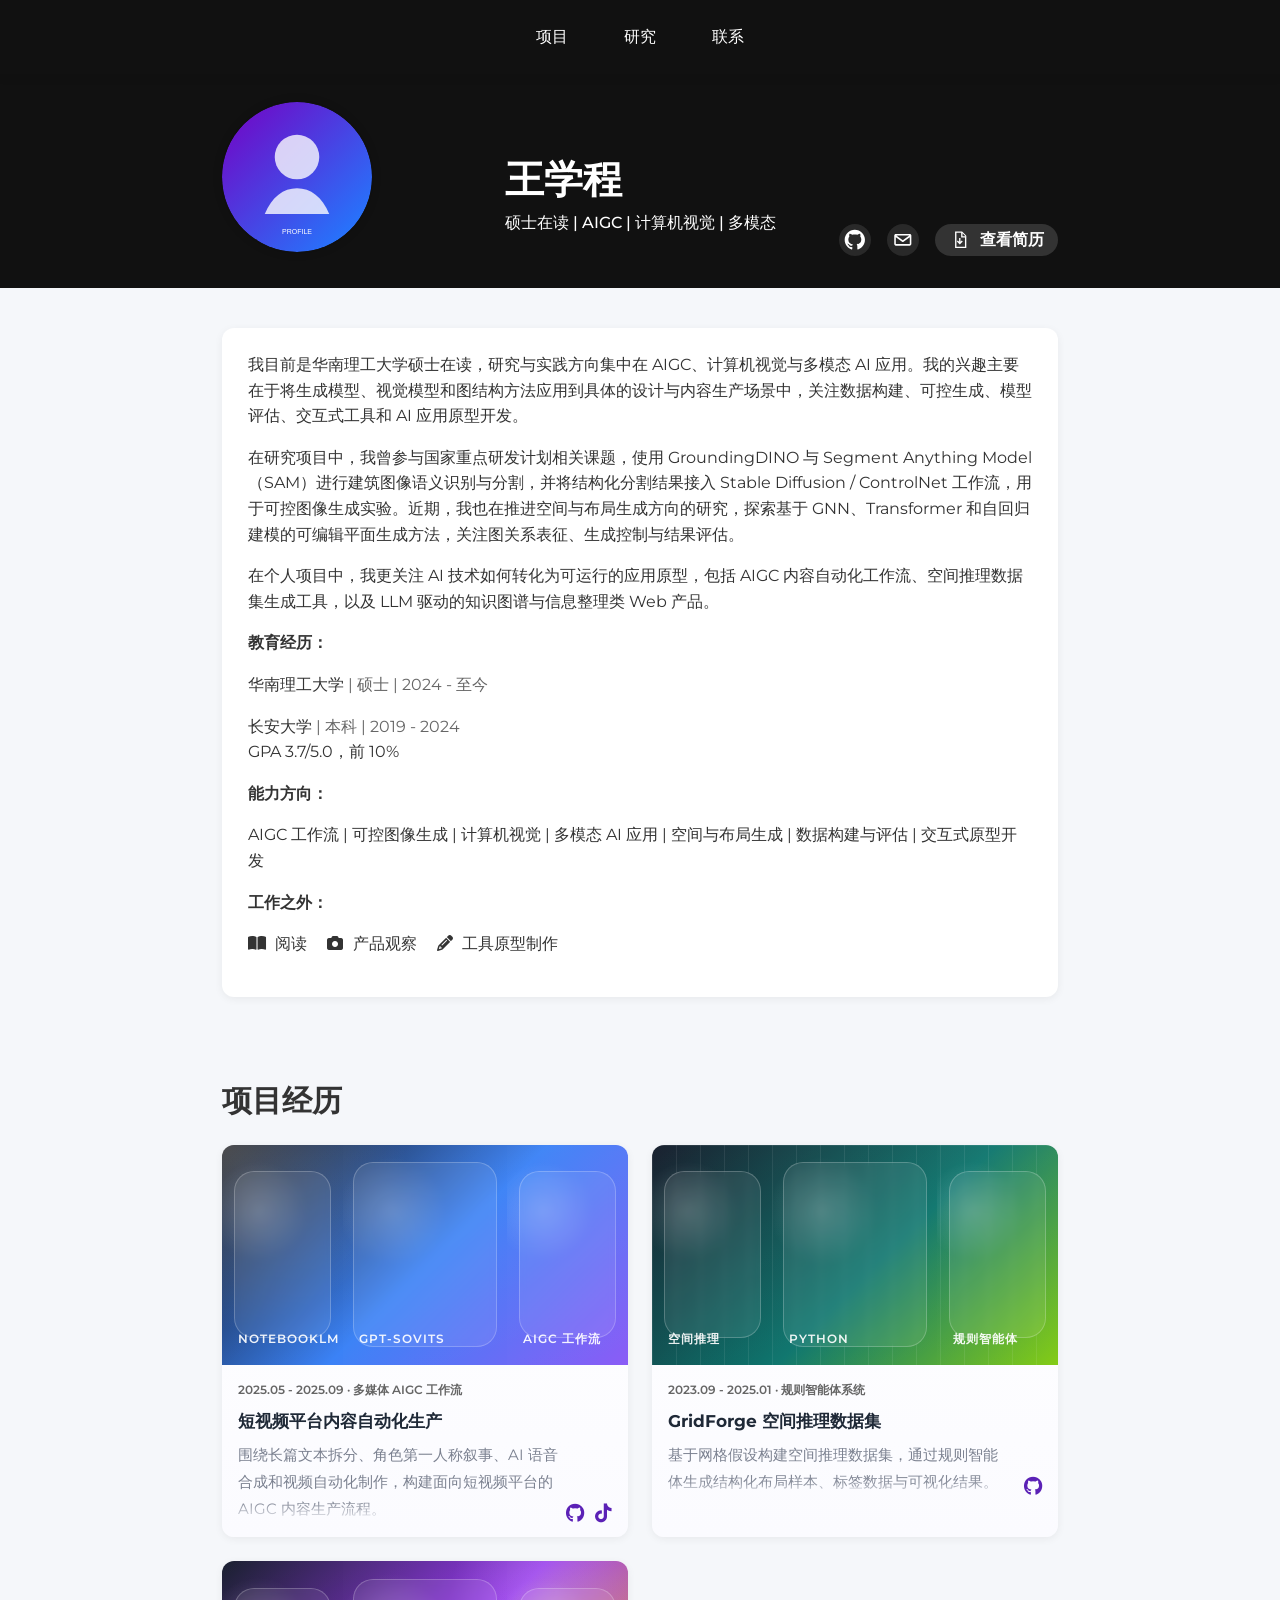
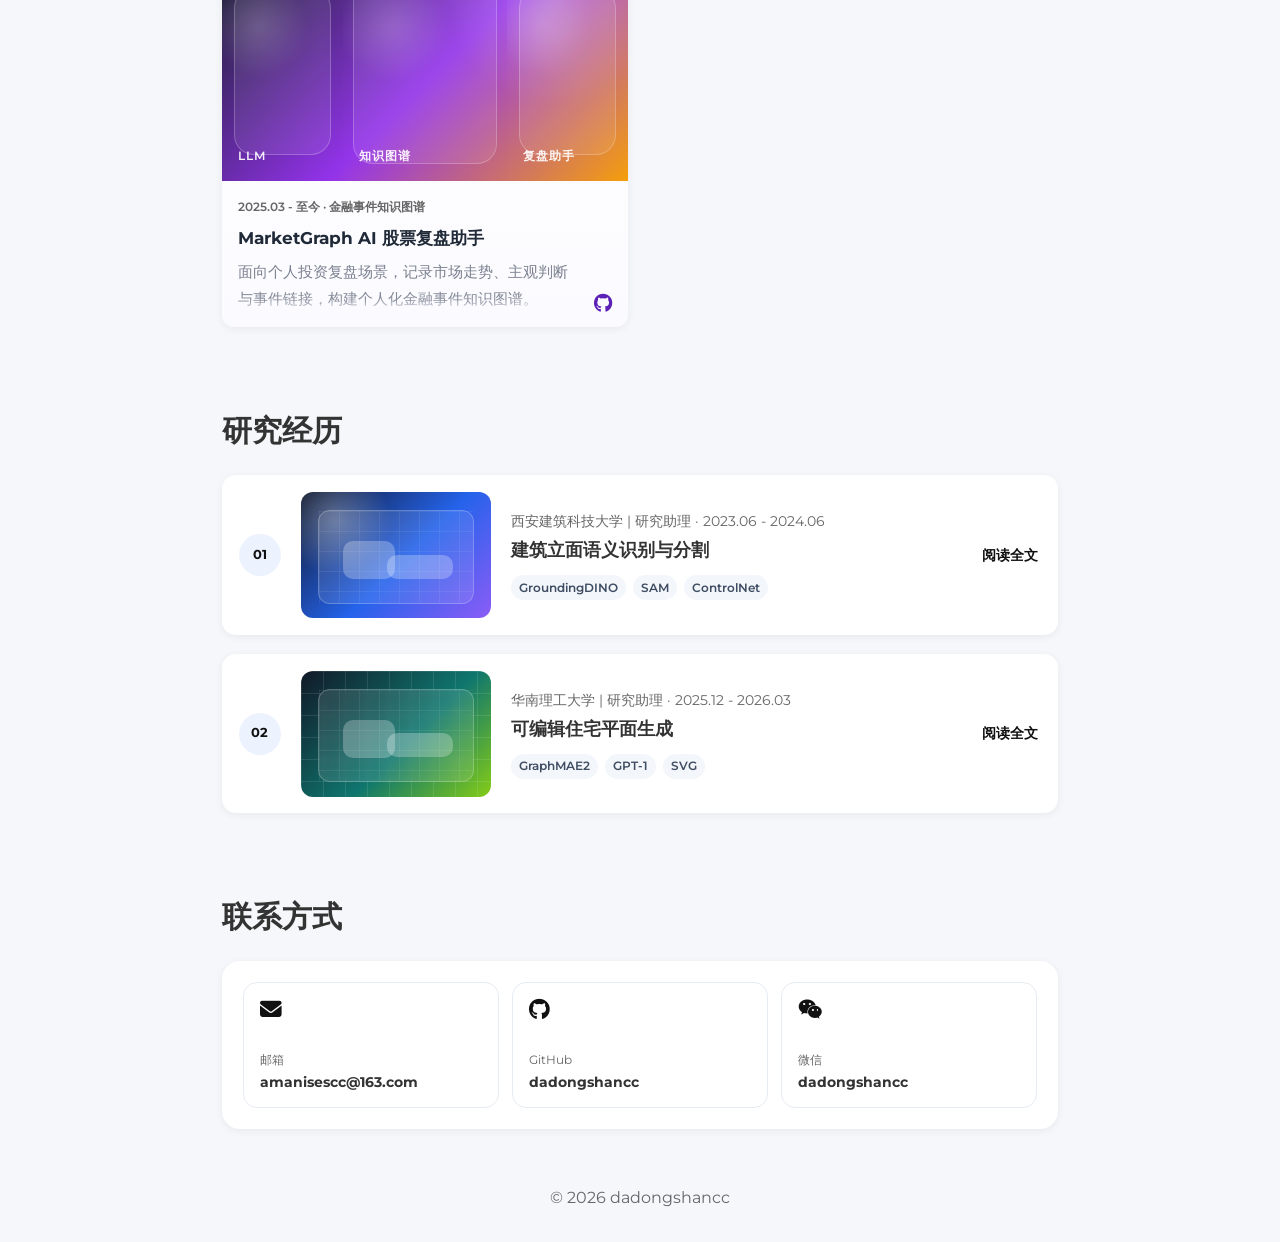
==== commit ae1db275: "Update portfolio projects and GridForge embed" ====
--- a/index.html
+++ b/index.html
@@ -3,8 +3,8 @@
 <head>
   <meta charset="UTF-8">
   <meta name="viewport" content="width=device-width, initial-scale=1.0">
-  <title>&#29579;&#23398;&#31243; | &#20010;&#20154;&#20027;&#39029;</title>
-  <meta name="description" content="&#29579;&#23398;&#31243;&#30340; AIGC&#12289;&#35745;&#31639;&#26426;&#35270;&#35273;&#19982;&#22810;&#27169;&#24577; AI &#20010;&#20154;&#20027;&#39029;&#12290;">
+  <title>王学程 | AI Portfolio</title>
+  <meta name="description" content="王学程的 AIGC、计算机视觉与多模态 AI Portfolio。">
   <link rel="preconnect" href="https://fonts.googleapis.com">
   <link rel="preconnect" href="https://fonts.gstatic.com" crossorigin>
   <link href="https://fonts.googleapis.com/css2?family=Montserrat:wght@300;400;500;600;700&display=swap" rel="stylesheet">
@@ -21,7 +21,7 @@
       </button>
       <div class="nav-links" id="nav-links">
         <a href="#projects">&#39033;&#30446;</a>
-        <a href="#publications">&#30740;&#31350;</a>
+        <a href="#research">&#30740;&#31350;</a>
         <a href="#contact">&#32852;&#31995;</a>
       </div>
     </div>
@@ -38,7 +38,7 @@
       </div>
       <div class="social-links header-actions">
         <div class="email-reveal" id="emailReveal" aria-hidden="true">
-          <a href="mailto:dadongshancc@gmail.com">dadongshancc@gmail.com</a>
+          <a href="mailto:amanisescc@163.com">amanisescc@163.com</a>
         </div>
         <div class="header-cta-row">
           <a class="social-circle" href="https://github.com/dadongshancc" target="_blank" rel="noreferrer" aria-label="GitHub">
@@ -51,7 +51,7 @@
               <path d="M4.25 5.5h15.5c0.97 0 1.75 0.78 1.75 1.75v9.5c0 0.97 -0.78 1.75 -1.75 1.75H4.25c-0.97 0 -1.75 -0.78 -1.75 -1.75v-9.5c0 -0.97 0.78 -1.75 1.75 -1.75Zm0.57 1.75 7.18 5.13 7.18 -5.13H4.82Zm14.93 9.5V9.19l-7.31 5.23c-0.26 0.19 -0.62 0.19 -0.88 0L4.25 9.19v7.56h15.5Z"></path>
             </svg>
           </button>
-          <a class="resume-button" href="resume.html">
+          <a class="resume-button" href="chresume.pdf" target="_blank" rel="noreferrer">
             <svg class="header-icon" viewBox="0 0 24 24" aria-hidden="true" focusable="false">
               <path d="M6.75 2.75h7.1c0.46 0 0.9 0.18 1.23 0.51l3.66 3.66c0.33 0.33 0.51 0.77 0.51 1.23v13.1H6.75V2.75Zm8.25 1.91V8h3.34L15 4.66ZM8.25 4.25v15.5h9.5V9.5h-4.25V4.25h-5.25Zm4.5 5.75v4.3l1.47 -1.47 1.06 1.06L12 17.17l-3.28 -3.28 1.06 -1.06 1.47 1.47V10h1.5Z"></path>
             </svg>
@@ -66,9 +66,9 @@
     <div class="about-container">
       <div class="about-card">
         <div class="about-content">
-          <p>&#25105;&#30446;&#21069;&#26159;&#21326;&#21335;&#29702;&#24037;&#22823;&#23398;&#30805;&#22763;&#22312;&#35835;&#65292;&#27491;&#22312;&#38754;&#21521; AIGC&#12289;&#35745;&#31639;&#26426;&#35270;&#35273;&#19982;&#22810;&#27169;&#24577; AI &#24212;&#29992; &#26041;&#21521;&#23547;&#25214;&#23454;&#20064;&#26426;&#20250;&#12290;&#29616;&#38454;&#27573;&#20027;&#35201;&#20851;&#27880; AI &#22312;&#39640;&#32422;&#26463;&#24212;&#29992;&#22330;&#26223;&#20013;&#30340;&#33853;&#22320;&#26041;&#24335;&#65292;&#21253;&#25324;&#25968;&#25454;&#26500;&#24314;&#12289;&#27169;&#22411;&#35757;&#32451;&#19982;&#35780;&#20272;&#12289;&#21487;&#25511;&#29983;&#25104;&#12289;&#20132;&#20114;&#24335;&#35774;&#35745;&#21644; AI &#24212;&#29992;&#21407;&#22411;&#24320;&#21457;&#65292;&#20063;&#22312;&#25345;&#32493;&#36319;&#36827;&#22810;&#27169;&#24577;&#27169;&#22411;&#12289;&#35270;&#35273;&#29983;&#25104;&#21644;&#26234;&#33021;&#24037;&#20316;&#27969;&#30456;&#20851;&#26041;&#21521;&#12290;</p>
-          <p>&#30446;&#21069;&#30340;&#39033;&#30446;&#31215;&#32047;&#20027;&#35201;&#21253;&#25324;&#19977;&#31867;&#65306;&#19968;&#26159;&#22260;&#32469; AIGC &#20869;&#23481;&#29983;&#25104;&#21644;&#21487;&#25511;&#22270;&#20687;&#29983;&#25104;&#20570;&#36807;&#33509;&#24178;&#24212;&#29992;&#23454;&#39564;&#65292;&#28041;&#21450;&#35821;&#38899;&#29983;&#25104;&#12289;&#25991;&#26696;&#29983;&#25104;&#12289;&#22270;&#20687;&#29983;&#25104;&#21644;&#33258;&#21160;&#21270;&#20869;&#23481;&#29983;&#20135;&#27969;&#31243;&#65307;&#20108;&#26159;&#22260;&#32469;&#31354;&#38388;&#19982;&#24067;&#23616;&#29983;&#25104;&#25512;&#36827;&#36807;&#20174; GAN &#21040; GNN / Transformer &#30340;&#30740;&#31350;&#25506;&#32034;&#65292;&#20851;&#27880;&#24067;&#23616;&#32467;&#26500;&#12289;&#22270;&#20851;&#31995;&#12289;&#29983;&#25104;&#25511;&#21046;&#21644;&#32467;&#26524;&#35780;&#20272;&#65307;&#19977;&#26159;&#22260;&#32469;&#25968;&#25454;&#38598;&#26500;&#24314;&#21644;&#23454;&#39564;&#27969;&#31243;&#20570;&#36807;&#35268;&#21017;&#29983;&#25104;&#24037;&#20855;&#12289;&#26631;&#27880;&#24037;&#20855;&#21644;&#21069;&#31471; demo&#65292;&#29992;&#20110;&#36741;&#21161;&#26679;&#26412;&#29983;&#25104;&#12289;&#25968;&#25454;&#25972;&#29702;&#21644;&#27169;&#22411;&#35757;&#32451;&#12290;&#27492;&#21069;&#20063;&#21442;&#19982;&#36807;&#22269;&#23478;&#37325;&#28857;&#30740;&#21457;&#35745;&#21010;&#30456;&#20851;&#35838;&#39064;&#65292;&#20351;&#29992; GroundingDINO + SAM &#23436;&#25104;&#22270;&#20687;&#35821;&#20041;&#35782;&#21035;&#19982;&#20998;&#21106;&#30456;&#20851;&#23454;&#39564;&#12290;</p>
-          <p>&#25105;&#24076;&#26395;&#36890;&#36807;&#23454;&#20064;&#36827;&#20837;&#30495;&#23454; AI &#39033;&#30446;&#29615;&#22659;&#65292;&#21442;&#19982;&#22270;&#20687;&#29983;&#25104;&#12289;&#27169;&#22411;&#24494;&#35843;&#12289;&#25968;&#25454;&#22788;&#29702;&#12289;&#25928;&#26524;&#35780;&#27979;&#12289; AI workflow &#25110;&#24212;&#29992;&#21407;&#22411;&#24320;&#21457;&#30456;&#20851;&#24037;&#20316;&#12290;&#22312;&#29616;&#38454;&#27573;&#65292;&#25105;&#26356;&#24076;&#26395;&#20808;&#36827;&#20837;&#33021;&#22815;&#25509;&#35302;&#30495;&#23454;&#25968;&#25454;&#12289;&#30495;&#23454;&#27169;&#22411;&#21644;&#30495;&#23454;&#19994;&#21153;&#21453;&#39304;&#30340;&#22242;&#38431;&#65292;&#22312;&#19994;&#30028;&#39033;&#30446;&#20013;&#32487;&#32493;&#34917;&#36275;&#24037;&#31243;&#33021;&#21147;&#12289;&#27169;&#22411;&#24212;&#29992;&#32463;&#39564;&#21644;&#20135;&#21697;&#21270;&#29702;&#35299;&#12290;</p>
+          <p>我目前是华南理工大学硕士在读，研究与实践方向集中在 AIGC、计算机视觉与多模态 AI 应用。我的兴趣主要在于将生成模型、视觉模型和图结构方法应用到具体的设计与内容生产场景中，关注数据构建、可控生成、模型评估、交互式工具和 AI 应用原型开发。</p>
+          <p>在研究项目中，我曾参与国家重点研发计划相关课题，使用 GroundingDINO 与 Segment Anything Model（SAM）进行建筑图像语义识别与分割，并将结构化分割结果接入 Stable Diffusion / ControlNet 工作流，用于可控图像生成实验。近期，我也在推进空间与布局生成方向的研究，探索基于 GNN、Transformer 和自回归建模的可编辑平面生成方法，关注图关系表征、生成控制与结果评估。</p>
+          <p>在个人项目中，我更关注 AI 技术如何转化为可运行的应用原型，包括 AIGC 内容自动化工作流、空间推理数据集生成工具，以及 LLM 驱动的知识图谱与信息整理类 Web 产品。</p>
 
           <p class="meta-label"><strong>&#25945;&#32946;&#32463;&#21382;&#65306;</strong></p>
           <p class="meta-value">
@@ -100,31 +100,50 @@
     <div class="cards-grid" id="projects-grid"></div>
   </section>
 
-  <section id="publications" class="section">
+  <section id="research" class="section">
     <div class="section-header">
       <h2>&#30740;&#31350;&#32463;&#21382;</h2>
     </div>
-    <div class="publications-list" id="publications-list"></div>
+    <div class="research-list" id="research-list"></div>
   </section>
 
   <section id="contact" class="section contact-section">
     <div class="section-header">
       <h2>&#32852;&#31995;&#26041;&#24335;</h2>
     </div>
-    <div class="contact-links">
-      <a href="https://github.com/dadongshancc" target="_blank" rel="noreferrer">GitHub</a>
-      <a href="mailto:dadongshancc@gamil.com">&#37038;&#31665; dadongshancc@gamil.com</a>
-      <a href="resume.html">&#26597;&#30475;&#31616;&#21382;</a>
+    <div class="contact-panel">
+      <div class="contact-grid">
+        <a class="contact-card" href="mailto:amanisescc@163.com">
+          <i class="fa-solid fa-envelope"></i>
+          <span>邮箱</span>
+          <strong>amanisescc@163.com</strong>
+        </a>
+        <a class="contact-card" href="https://github.com/dadongshancc" target="_blank" rel="noreferrer">
+          <i class="fab fa-github"></i>
+          <span>GitHub</span>
+          <strong>dadongshancc</strong>
+        </a>
+        <div class="contact-card">
+          <i class="fa-brands fa-weixin"></i>
+          <span>微信</span>
+          <strong>dadongshancc</strong>
+        </div>
+      </div>
     </div>
   </section>
 
   <footer>
-    <p>&copy; 2026 &#29579;&#23398;&#31243;</p>
+    <p>&copy; 2026 dadongshancc</p>
   </footer>
 
   <div id="projectModal" class="modal" aria-hidden="true">
     <div class="modal-content" role="dialog" aria-modal="true" aria-labelledby="modalTitle">
-      <button class="close-button" id="closeModal" aria-label="&#20851;&#38381;&#39033;&#30446;&#35814;&#24773;">&times;</button>
+      <div class="modal-top-actions">
+        <a class="modal-icon-button modal-external-button" href="" target="_blank" rel="noreferrer" id="modalExternal" aria-label="打开完整页面">
+          <i class="fa-solid fa-arrow-up-right-from-square"></i>
+        </a>
+        <button class="close-button" id="closeModal" aria-label="&#20851;&#38381;&#39033;&#30446;&#35814;&#24773;">&times;</button>
+      </div>
       <div id="modalMediaWrapper" class="modal-media-wrapper">
         <img class="modal-image" id="modalImage" src="images/project-placeholder.svg" alt="&#39033;&#30446;&#23637;&#31034;&#22270;">
       </div>
@@ -141,6 +160,15 @@
     </div>
   </div>
 
+  <div id="articleModal" class="modal article-modal" aria-hidden="true">
+    <div class="modal-content article-modal-content" role="dialog" aria-modal="true" aria-labelledby="articleTitle">
+      <button class="close-button" id="closeArticleModal" aria-label="&#20851;&#38381;&#30740;&#31350;&#25991;&#31456;">&times;</button>
+      <p class="article-modal-meta" id="articleMeta"></p>
+      <h2 id="articleTitle"></h2>
+      <div class="article-modal-body" id="articleBody"></div>
+    </div>
+  </div>
+
   <script src="script.js"></script>
 </body>
 </html>
--- a/style.css
+++ b/style.css
@@ -13,8 +13,8 @@
   --line: #e6ebf2;
   --shadow: 0 2px 8px rgba(0, 0, 0, 0.06);
   --shadow-strong: 0 12px 32px rgba(0, 0, 0, 0.14);
-  --grad-start: #6a11cb;
-  --grad-end: #2575fc;
+  --grad-start: #111111;
+  --grad-end: #2b2b2b;
 }
 
 html {
@@ -22,7 +22,7 @@
 }
 
 body {
-  font-family: "Montserrat", sans-serif;
+  font-family: "Montserrat", "Microsoft YaHei", "PingFang SC", sans-serif;
   line-height: 1.6;
   background: var(--bg);
   color: var(--text);
@@ -39,7 +39,7 @@
 header {
   width: 100%;
   padding: 5rem 2rem 2rem;
-  background: linear-gradient(135deg, var(--grad-start), var(--grad-end));
+  background: #111111;
   color: #ffffff;
   box-sizing: border-box;
 }
@@ -220,7 +220,7 @@
   top: 0;
   left: 0;
   right: 0;
-  background: linear-gradient(135deg, var(--grad-start), var(--grad-end));
+  background: #111111;
   padding: 1rem;
   z-index: 1000;
   box-shadow: 0 2px 10px rgba(0, 0, 0, 0.1);
@@ -364,27 +364,203 @@
   box-shadow: 0 10px 26px rgba(0, 0, 0, 0.12);
 }
 
-.card-media,
-.card-image,
-.card video {
-  width: 100%;
+.card-spotlight {
+  padding: 0;
+  background: linear-gradient(180deg, #ffffff 0%, #fbfbff 100%);
+}
+
+.spotlight-cover {
+  min-height: 100%;
+  display: flex;
+  flex-direction: column;
+}
+
+.spotlight-cover-top {
   height: 220px;
-  object-fit: cover;
+  display: grid;
+  grid-template-columns: 1fr 1.35fr 1fr;
+  background:
+    radial-gradient(circle at top left, rgba(255, 255, 255, 0.24), transparent 40%),
+    linear-gradient(135deg, #09090b 0%, #3b82f6 52%, #8b5cf6 100%);
+}
+
+.project-theme-grid .spotlight-cover-top {
+  background:
+    linear-gradient(rgba(255, 255, 255, 0.08) 1px, transparent 1px),
+    linear-gradient(90deg, rgba(255, 255, 255, 0.08) 1px, transparent 1px),
+    linear-gradient(135deg, #111827 0%, #0f766e 55%, #84cc16 100%);
+  background-size: auto, 24px 24px, 100% 100%;
+}
+
+.project-theme-market .spotlight-cover-top {
+  background:
+    radial-gradient(circle at 82% 18%, rgba(255, 255, 255, 0.22), transparent 28%),
+    linear-gradient(135deg, #111827 0%, #9333ea 52%, #f59e0b 100%);
+}
+
+.spotlight-panel {
+  position: relative;
+  overflow: hidden;
+  display: flex;
+  align-items: flex-end;
+  padding: 1rem;
+}
+
+.spotlight-panel::before {
+  content: "";
+  position: absolute;
+  inset: 0;
+  background:
+    radial-gradient(circle at 30% 30%, rgba(255, 255, 255, 0.18), transparent 28%),
+    linear-gradient(160deg, rgba(255, 255, 255, 0.04), rgba(255, 255, 255, 0));
+}
+
+.spotlight-panel::after {
+  content: "";
+  position: absolute;
+  inset: 12% 10%;
+  border-radius: 20px;
+  border: 1px solid rgba(255, 255, 255, 0.22);
+  background: rgba(255, 255, 255, 0.08);
+  backdrop-filter: blur(3px);
+}
+
+.spotlight-panel.panel-core::after {
+  inset: 8% 6%;
+}
+
+.spotlight-panel span {
+  position: relative;
+  z-index: 1;
+  font-size: 0.76rem;
+  font-weight: 600;
+  letter-spacing: 0.08em;
+  text-transform: uppercase;
+  color: rgba(255, 255, 255, 0.92);
+}
+
+.spotlight-cover-bottom {
+  position: relative;
+  padding: 0.95rem 1rem 0.9rem;
   display: block;
-  background: #eef3f8;
+}
+
+.spotlight-actions {
+  position: absolute;
+  right: 1rem;
+  bottom: 0.9rem;
+  display: inline-flex;
+  align-items: center;
+}
+
+.spotlight-copy {
+  min-width: 0;
+  display: flex;
+  flex-direction: column;
+  gap: 0.55rem;
+}
+
+.spotlight-meta {
+  color: var(--muted);
+  font-size: 0.78rem;
+  font-weight: 600;
+}
+
+.spotlight-copy h3 {
+  padding: 0;
+  font-size: 1.28rem;
+  line-height: 1.3;
+  color: #1f2937;
+}
+
+.spotlight-description {
+  padding-right: 2.6rem;
+  font-size: 0.96rem;
+  line-height: 1.75;
+  max-height: 8.85em;
+  overflow: hidden;
+  color: #7b8190;
+  -webkit-mask-image: linear-gradient(180deg, #000 0%, #000 58%, rgba(0, 0, 0, 0.88) 76%, transparent 100%);
+  mask-image: linear-gradient(180deg, #000 0%, #000 58%, rgba(0, 0, 0, 0.88) 76%, transparent 100%);
+}
+
+.visual-node {
+  position: absolute;
+  width: 46px;
+  height: 46px;
+  border: 1px solid rgba(255, 255, 255, 0.36);
+  border-radius: 50%;
+  background: rgba(255, 255, 255, 0.12);
+  box-shadow: 0 12px 26px rgba(0, 0, 0, 0.16);
+  backdrop-filter: blur(5px);
+}
+
+.node-a {
+  top: 54px;
+  left: 34px;
+}
+
+.node-b {
+  top: 38px;
+  right: 42px;
+}
+
+.node-c {
+  left: 50%;
+  bottom: 44px;
+  transform: translateX(-50%);
+}
+
+.visual-line {
+  position: absolute;
+  height: 1px;
+  background: rgba(255, 255, 255, 0.38);
+  transform-origin: left center;
+}
+
+.line-a {
+  width: 120px;
+  top: 82px;
+  left: 76px;
+  transform: rotate(-10deg);
+}
+
+.line-b {
+  width: 132px;
+  top: 116px;
+  left: 96px;
+  transform: rotate(22deg);
+}
+
+.visual-chip-row {
+  position: absolute;
+  left: 0.85rem;
+  right: 0.85rem;
+  bottom: 0.85rem;
+  display: flex;
+  flex-wrap: wrap;
+  gap: 0.45rem;
+}
+
+.visual-chip-row span {
+  padding: 0.28rem 0.55rem;
+  border: 1px solid rgba(255, 255, 255, 0.28);
+  border-radius: 999px;
+  background: rgba(255, 255, 255, 0.13);
+  color: #ffffff;
+  font-size: 0.68rem;
+  font-weight: 600;
+  letter-spacing: 0.03em;
 }
 
 .card h3 {
   font-size: 1.08rem;
   line-height: 1.45;
-  padding: 1rem 1rem 0.35rem;
-}
-
-.card-content {
-  padding: 0 1rem 1rem;
+  padding: 0;
 }
 
 .card-description {
+  margin-top: 0.65rem;
   font-size: 0.95rem;
   color: var(--muted);
 }
@@ -392,7 +568,8 @@
 .card-links {
   display: flex;
   gap: 0.6rem;
-  margin-top: 0.85rem;
+  margin-top: auto;
+  padding-top: 0.95rem;
 }
 
 .card-links a {
@@ -413,190 +590,212 @@
   background: #e3ebff;
 }
 
-.card-spotlight {
+.spotlight-card-links {
+  gap: 0.7rem;
+  margin-top: 0;
+  padding-top: 0;
+}
+
+.spotlight-card-links a {
+  width: auto;
+  height: auto;
   padding: 0;
-  background: linear-gradient(180deg, #ffffff 0%, #fbfbff 100%);
-}
-
-.spotlight-cover {
-  min-height: 100%;
+  border-radius: 0;
+  background: transparent;
+  color: #5b21b6;
+  box-shadow: none;
+  font-size: 1.18rem;
+}
+
+.spotlight-card-links a:hover {
+  background: transparent;
+}
+
+.research-list {
   display: flex;
   flex-direction: column;
-}
-
-.spotlight-cover-top {
-  height: 220px;
+  gap: 1.2rem;
+}
+
+.research-card {
   display: grid;
-  grid-template-columns: 1fr 1.35fr 1fr;
-  background:
-    radial-gradient(circle at top left, rgba(255, 255, 255, 0.24), transparent 40%),
-    linear-gradient(135deg, #09090b 0%, #3b82f6 52%, #8b5cf6 100%);
-}
-
-.spotlight-panel {
+  grid-template-columns: 42px 190px 1fr auto;
+  gap: 1.25rem;
+  align-items: center;
+  padding: 1.05rem 1.25rem 1.05rem 1.05rem;
+  border-radius: 14px;
+  background: var(--surface);
+  box-shadow: var(--shadow);
+  cursor: pointer;
+  transition: transform 0.25s ease, box-shadow 0.25s ease;
+}
+
+.research-card:hover {
+  transform: translateY(-3px);
+  box-shadow: 0 12px 28px rgba(0, 0, 0, 0.12);
+}
+
+.research-index {
+  width: 42px;
+  height: 42px;
+  display: inline-flex;
+  align-items: center;
+  justify-content: center;
+  border-radius: 50%;
+  background: #edf2ff;
+  color: var(--grad-start);
+  font-size: 0.8rem;
+  font-weight: 700;
+}
+
+.research-visual {
+  height: 126px;
   position: relative;
   overflow: hidden;
-  display: flex;
-  align-items: flex-end;
-  padding: 1rem;
-}
-
-.spotlight-panel::before {
-  content: "";
+  border-radius: 12px;
+  background:
+    radial-gradient(circle at 18% 22%, rgba(255, 255, 255, 0.3), transparent 30%),
+    linear-gradient(135deg, #0f172a 0%, #2563eb 54%, #8b5cf6 100%);
+}
+
+.research-theme-plan .research-visual {
+  background:
+    linear-gradient(rgba(255, 255, 255, 0.1) 1px, transparent 1px),
+    linear-gradient(90deg, rgba(255, 255, 255, 0.1) 1px, transparent 1px),
+    linear-gradient(135deg, #111827 0%, #0f766e 56%, #84cc16 100%);
+  background-size: 22px 22px, 22px 22px, 100% 100%;
+}
+
+.research-visual-frame {
+  position: absolute;
+  inset: 1.15rem 1.05rem 0.9rem;
+  border: 1px solid rgba(255, 255, 255, 0.22);
+  border-radius: 12px;
+  background: rgba(255, 255, 255, 0.1);
+  backdrop-filter: blur(3px);
+}
+
+.research-visual-grid {
   position: absolute;
   inset: 0;
   background:
-    radial-gradient(circle at 30% 30%, rgba(255, 255, 255, 0.18), transparent 28%),
-    linear-gradient(160deg, rgba(255, 255, 255, 0.04), rgba(255, 255, 255, 0));
-}
-
-.spotlight-panel::after {
-  content: "";
+    linear-gradient(rgba(255, 255, 255, 0.16) 1px, transparent 1px),
+    linear-gradient(90deg, rgba(255, 255, 255, 0.16) 1px, transparent 1px);
+  background-size: 20px 20px;
+  opacity: 0.45;
+}
+
+.research-visual-mask {
   position: absolute;
-  inset: 12% 10%;
-  border-radius: 20px;
-  border: 1px solid rgba(255, 255, 255, 0.22);
-  background: rgba(255, 255, 255, 0.08);
-  backdrop-filter: blur(3px);
-}
-
-.spotlight-panel.panel-core::after {
-  inset: 8% 6%;
-}
-
-.spotlight-panel span {
-  position: relative;
-  z-index: 1;
+  border-radius: 10px;
+  background: rgba(255, 255, 255, 0.26);
+}
+
+.mask-a {
+  width: 52px;
+  height: 38px;
+  left: 24px;
+  top: 30px;
+}
+
+.mask-b {
+  width: 66px;
+  height: 24px;
+  right: 20px;
+  bottom: 24px;
+}
+
+.research-meta {
+  margin-bottom: 0.25rem;
+  color: var(--muted);
+  font-size: 0.86rem;
+}
+
+.research-content h3 {
+  margin-bottom: 0.35rem;
+  font-size: 1.12rem;
+}
+
+.research-content p {
+  color: var(--muted);
+}
+
+.research-tags {
+  display: flex;
+  flex-wrap: wrap;
+  gap: 0.45rem;
+  margin-top: 0.65rem;
+}
+
+.research-tags span {
+  padding: 0.18rem 0.5rem;
+  border-radius: 999px;
+  background: #f3f6fb;
+  color: #3f4d63;
   font-size: 0.76rem;
   font-weight: 600;
-  letter-spacing: 0.08em;
-  text-transform: uppercase;
-  color: rgba(255, 255, 255, 0.92);
-}
-
-.spotlight-cover-bottom {
-  position: relative;
-  padding: 0.95rem 1rem 0.9rem;
-  display: block;
-}
-
-.spotlight-actions {
-  position: absolute;
-  right: 1rem;
-  bottom: 0.9rem;
-  display: inline-flex;
-  align-items: center;
-  gap: 0.7rem;
-}
-
-.spotlight-copy {
-  min-width: 0;
-  display: flex;
-  flex-direction: column;
-  gap: 0.85rem;
-}
-
-.spotlight-copy h3 {
-  padding: 0;
-  font-size: 1.28rem;
-  line-height: 1.3;
-  color: #1f2937;
-}
-
-.spotlight-description {
-  font-size: 0.96rem;
-  line-height: 1.75;
-  max-height: 8.85em;
-  overflow: hidden;
-  color: #7b8190;
-  -webkit-mask-image: linear-gradient(180deg, #000 0%, #000 58%, rgba(0, 0, 0, 0.88) 76%, transparent 100%);
-  mask-image: linear-gradient(180deg, #000 0%, #000 58%, rgba(0, 0, 0, 0.88) 76%, transparent 100%);
-}
-
-.spotlight-github,
-.spotlight-douyin {
-  width: auto;
-  height: auto;
-  padding: 0;
-  display: inline-flex;
-  align-items: center;
-  justify-content: center;
-  border-radius: 0;
-  background: transparent;
-  color: #5b21b6;
-  text-decoration: none;
-  transition: transform 0.2s ease, background-color 0.2s ease;
-  box-shadow: none;
-  font-size: 1.18rem;
-}
-
-.spotlight-github:hover,
-.spotlight-douyin:hover {
-  transform: translateY(-2px);
-  background: transparent;
-}
-
-.publications-list {
-  display: flex;
-  flex-direction: column;
-  gap: 1.2rem;
-}
-
-.publication {
-  display: grid;
-  grid-template-columns: 120px 1fr;
-  gap: 1rem;
-  align-items: start;
-}
-
-.pub-image img {
-  width: 100%;
-  height: 90px;
-  border-radius: 8px;
-  object-fit: cover;
-  background: #eef3f8;
-  box-shadow: var(--shadow);
-}
-
-.pub-author {
-  margin-bottom: 0.35rem;
-}
-
-.pub-title {
-  margin-bottom: 0.35rem;
-  font-weight: 600;
-}
-
-.pub-title a {
-  color: var(--text);
-  text-decoration: none;
-}
-
-.pub-title a:hover {
+}
+
+.research-read-more {
   color: var(--grad-start);
-}
-
-.pub-venue {
-  color: var(--muted);
+  font-size: 0.88rem;
+  font-weight: 700;
+  white-space: nowrap;
 }
 
 .contact-section {
   padding-bottom: 2rem;
 }
 
-.contact-links {
-  display: flex;
-  flex-wrap: wrap;
-  gap: 1rem;
-}
-
-.contact-links a {
+.contact-panel {
+  padding: 1.3rem;
+  border-radius: 18px;
+  background: var(--surface);
+  box-shadow: var(--shadow);
+}
+
+.contact-grid {
+  display: grid;
+  grid-template-columns: repeat(3, minmax(0, 1fr));
+  gap: 0.8rem;
+}
+
+.contact-card {
+  min-height: 126px;
+  padding: 1rem;
+  display: flex;
+  flex-direction: column;
+  justify-content: space-between;
+  border: 1px solid var(--line);
+  border-radius: 14px;
+  background: rgba(255, 255, 255, 0.72);
   text-decoration: none;
   color: var(--text);
-}
-
-.contact-links a:hover {
+  transition: transform 0.25s ease, border-color 0.25s ease, box-shadow 0.25s ease;
+}
+
+.contact-card:hover {
+  transform: translateY(-3px);
+  border-color: rgba(37, 117, 252, 0.35);
+  box-shadow: 0 10px 24px rgba(37, 117, 252, 0.12);
+}
+
+.contact-card i {
   color: var(--grad-start);
+  font-size: 1.35rem;
+}
+
+.contact-card span {
+  margin-top: auto;
+  color: var(--muted);
+  font-size: 0.78rem;
+}
+
+.contact-card strong {
+  margin-top: 0.15rem;
+  font-size: 0.86rem;
+  line-height: 1.35;
+  word-break: break-word;
 }
 
 footer {
@@ -647,15 +846,11 @@
   box-shadow: var(--shadow);
 }
 
-.resume-preview-link {
+.resume-pdf-frame {
+  width: 100%;
+  height: min(82vh, 1120px);
   display: block;
-  background: #ffffff;
-}
-
-.resume-preview-image {
-  width: 100%;
-  height: auto;
-  display: block;
+  border: 0;
   background: #ffffff;
 }
 
@@ -708,37 +903,152 @@
   overflow: hidden;
 }
 
-.close-button {
+.modal-top-actions {
   position: absolute;
   top: 0.8rem;
   right: 0.8rem;
+  z-index: 5;
+  display: flex;
+  gap: 0.45rem;
+}
+
+.modal-icon-button,
+.close-button {
   width: 38px;
   height: 38px;
   border: 0;
   border-radius: 50%;
   background: rgba(0, 0, 0, 0.06);
   color: var(--text);
+  display: inline-flex;
+  align-items: center;
+  justify-content: center;
+  text-decoration: none;
   font-size: 1.5rem;
   cursor: pointer;
 }
 
+.modal-icon-button {
+  font-size: 1rem;
+}
+
+.modal-icon-button:hover,
+.close-button:hover {
+  background: rgba(0, 0, 0, 0.1);
+}
+
 .modal-media-wrapper {
   margin-bottom: 0.9rem;
 }
 
-.modal-stage-shell {
+.modal-live-stage {
+  height: 392px;
+  position: relative;
   overflow: hidden;
+  border: 1px solid #e6ebf2;
   border-radius: 14px;
-  border: 1px solid #e6ebf2;
   background: #f8fafc;
 }
 
 .modal-stage-iframe {
-      width: 100%;
-      height: 392px;
-    border: 0;
-    display: block;
+  width: 100%;
+  height: 100%;
+  border: 0;
+  display: block;
   background: #ffffff;
+}
+
+.modal-placeholder-stage {
+  display: grid;
+  grid-template-columns: 1.85fr 0.95fr;
+  gap: 1rem;
+  padding: 0.85rem;
+  background: #ffffff;
+}
+
+.modal-placeholder-main,
+.modal-placeholder-side {
+  position: relative;
+  overflow: hidden;
+  border: 1px solid #eceef3;
+  border-radius: 18px;
+  background: #fbfbfc;
+}
+
+.modal-placeholder-main {
+  background:
+    radial-gradient(circle at 50% 45%, rgba(0, 0, 0, 0.05), transparent 30%),
+    #fbfbfc;
+}
+
+.project-theme-grid .modal-placeholder-main {
+  background:
+    linear-gradient(rgba(0, 0, 0, 0.035) 1px, transparent 1px),
+    linear-gradient(90deg, rgba(0, 0, 0, 0.035) 1px, transparent 1px),
+    #fbfbfc;
+  background-size: 26px 26px;
+}
+
+.project-theme-market .modal-placeholder-main {
+  background:
+    radial-gradient(circle at 70% 30%, rgba(0, 0, 0, 0.05), transparent 24%),
+    radial-gradient(circle at 30% 70%, rgba(0, 0, 0, 0.045), transparent 28%),
+    #fbfbfc;
+}
+
+.modal-placeholder-main .node-a {
+  top: 32%;
+  left: 22%;
+}
+
+.modal-placeholder-main .node-b {
+  top: 24%;
+  right: 22%;
+}
+
+.modal-placeholder-main .node-c {
+  bottom: 28%;
+}
+
+.modal-placeholder-main .line-a {
+  top: 40%;
+  left: 29%;
+  width: 42%;
+}
+
+.modal-placeholder-main .line-b {
+  top: 56%;
+  left: 36%;
+  width: 34%;
+}
+
+.modal-placeholder-side {
+  padding: 1.35rem;
+  display: flex;
+  flex-direction: column;
+  justify-content: space-between;
+}
+
+.modal-placeholder-side p {
+  color: var(--muted);
+  font-size: 0.85rem;
+  font-weight: 700;
+}
+
+.modal-placeholder-side h3 {
+  color: #111111;
+  font-size: 1.5rem;
+  line-height: 1.25;
+}
+
+.modal-placeholder-side .visual-chip-row {
+  position: static;
+}
+
+.modal-placeholder-side .visual-chip-row span {
+  border-color: #e6ebf2;
+  background: #f3f6fb;
+  color: #3f4d63;
 }
 
 .modal-image,
@@ -795,6 +1105,32 @@
   pointer-events: none;
 }
 
+.article-modal-content {
+  max-width: 720px;
+  padding: 2rem;
+}
+
+.article-modal-meta {
+  margin-bottom: 0.4rem;
+  color: var(--muted);
+  font-size: 0.9rem;
+}
+
+.article-modal-content h2 {
+  margin-bottom: 1rem;
+  padding-right: 3rem;
+  font-size: 1.55rem;
+}
+
+.article-modal-body {
+  color: var(--text);
+  line-height: 1.85;
+}
+
+.article-modal-body p + p {
+  margin-top: 0.9rem;
+}
+
 @media screen and (max-width: 900px) {
   .section,
   .header-content {
@@ -802,22 +1138,14 @@
     padding-right: 1rem;
   }
 
-  .spotlight-cover-top {
-    grid-template-columns: 1fr 1fr 1fr;
-  }
-
-  .spotlight-copy h3 {
-    font-size: 1.16rem;
-  }
-
-  .spotlight-description {
-    font-size: 0.92rem;
-    max-height: 8.2em;
-  }
-
-  .modal-stage-iframe {
-        height: 348px;
-      }
+  .contact-grid {
+    grid-template-columns: repeat(2, minmax(0, 1fr));
+  }
+
+  .modal-live-stage {
+    height: 348px;
+  }
+
 }
 
 @media screen and (min-width: 769px) and (max-width: 980px) {
@@ -884,9 +1212,24 @@
     text-align: center;
   }
 
-  .modal-stage-iframe {
-        height: 288px;
-      }
+  .modal {
+    overflow-y: auto;
+  }
+
+  .modal-content {
+    max-height: none;
+    overflow: visible;
+  }
+
+  .modal-content h2 {
+    font-size: 1.18rem;
+    line-height: 1.35;
+  }
+
+  .modal-description {
+    font-size: 0.82rem;
+    line-height: 1.55;
+  }
 
   .header-actions {
     width: auto;
@@ -956,7 +1299,7 @@
     top: calc(100% + 0.75rem);
     left: 0;
     right: 0;
-    background: linear-gradient(135deg, var(--grad-start), var(--grad-end));
+    background: #111111;
     flex-direction: column;
     gap: 0;
     border-radius: 10px;
@@ -977,12 +1320,25 @@
     grid-template-columns: 1fr;
   }
 
-  .publication {
+  .research-card {
     grid-template-columns: 1fr;
-  }
-
-  .pub-image img {
-    height: 180px;
+    align-items: start;
+  }
+
+  .research-read-more {
+    justify-self: start;
+  }
+
+  .contact-grid {
+    grid-template-columns: 1fr;
+  }
+
+  .modal-live-stage {
+    height: 430px;
+  }
+
+  .article-modal-content {
+    padding: 1.25rem;
   }
 
   .modal {
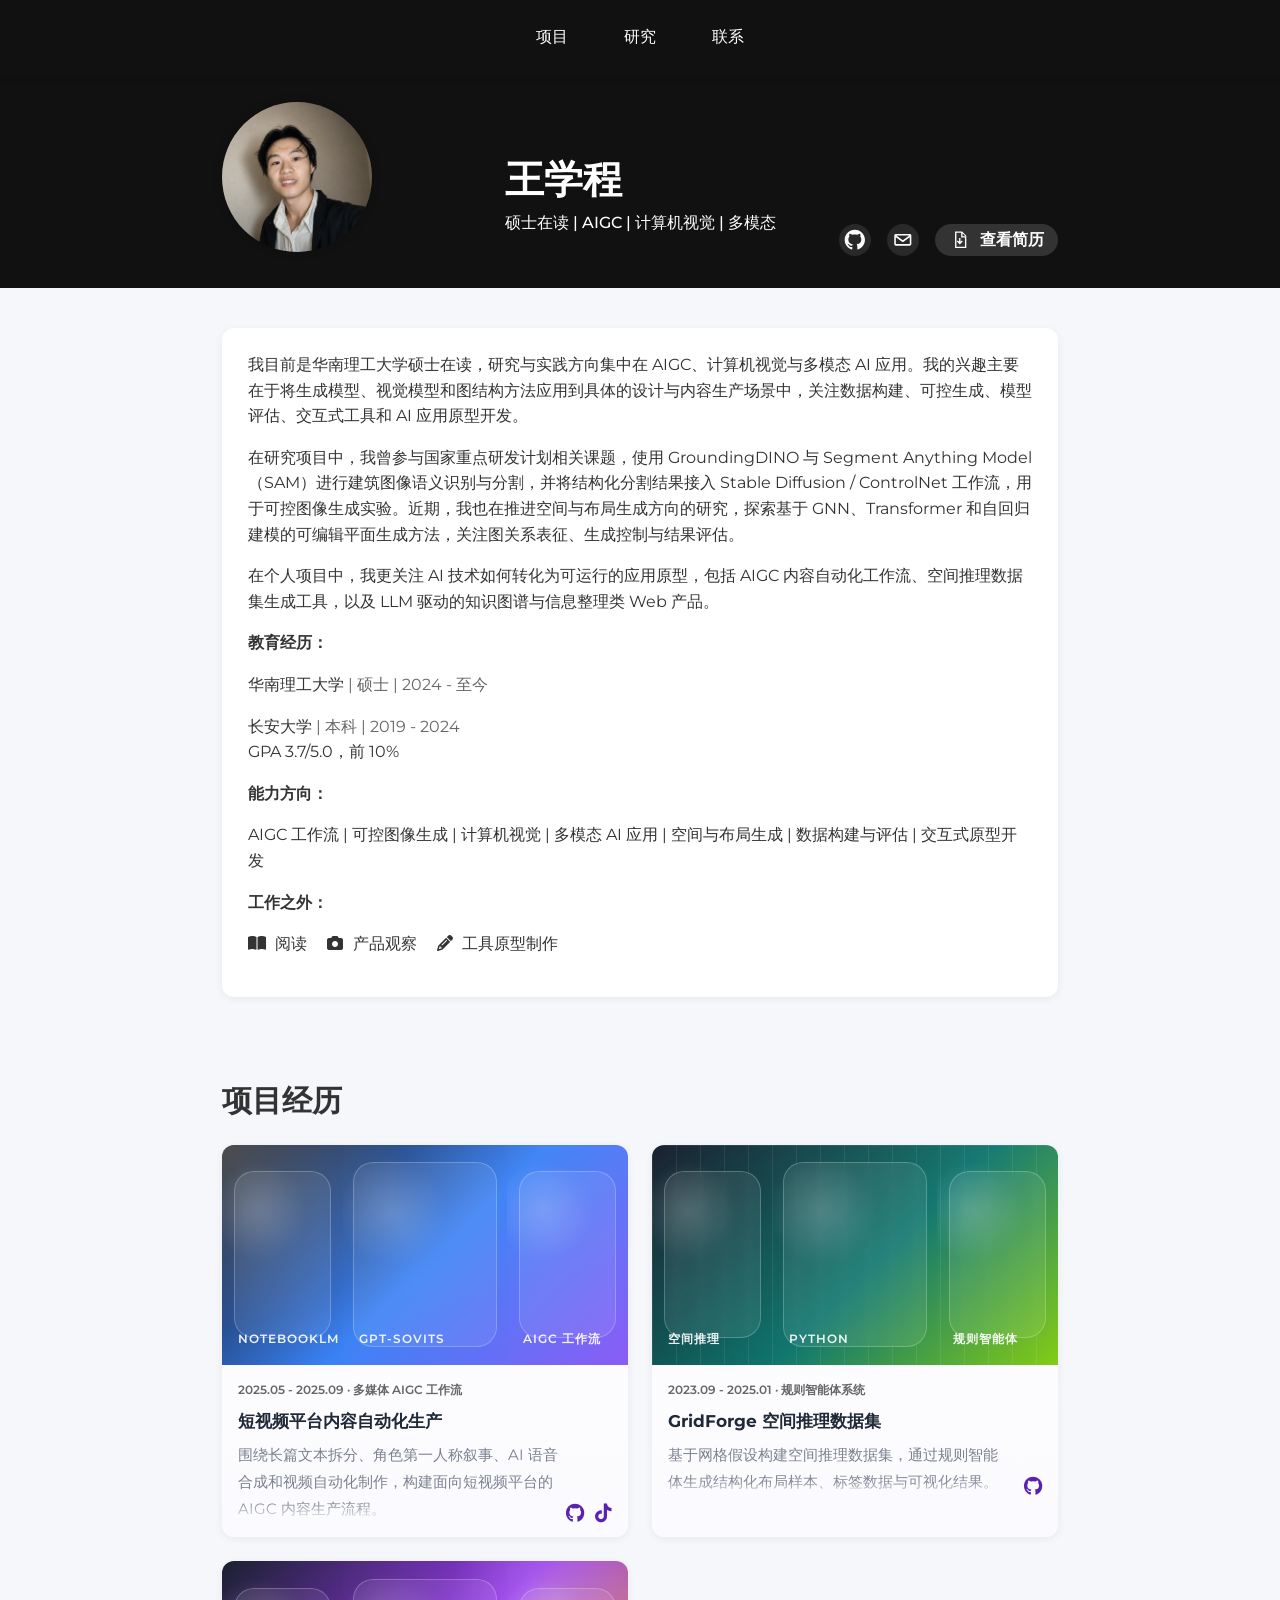
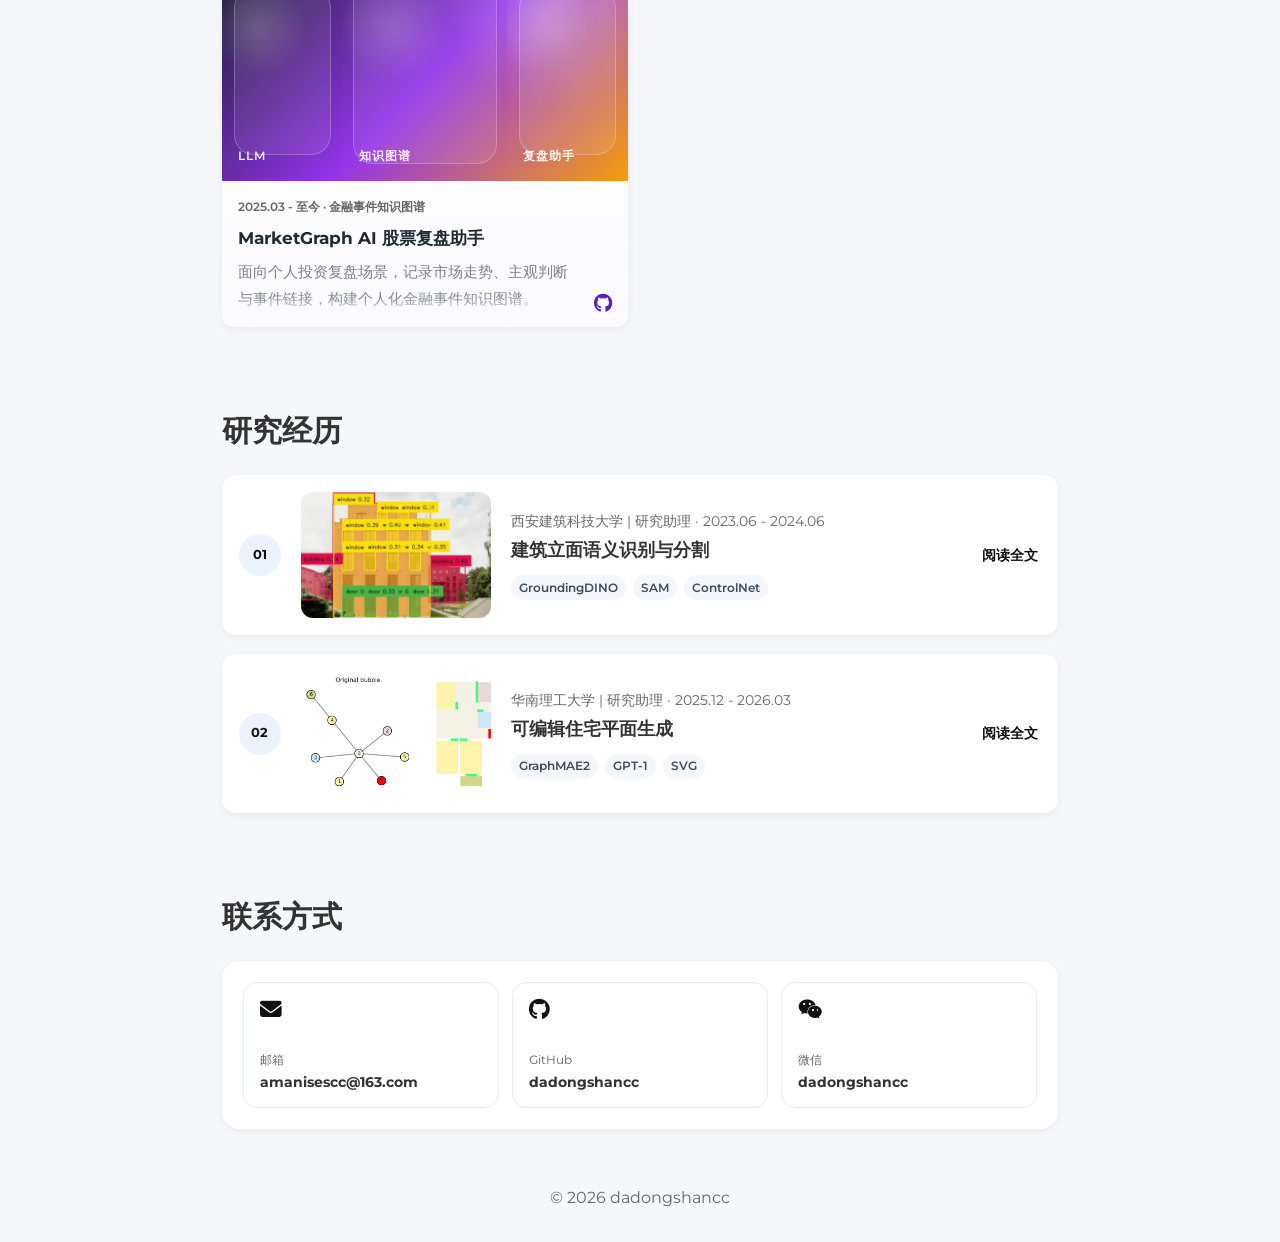
==== commit 2a4d7d7f: "Update research article pages" ====
--- a/index.html
+++ b/index.html
@@ -30,7 +30,7 @@
   <header id="top">
     <div class="header-content">
       <div class="profile-photo-container">
-        <img src="images/profile-placeholder.svg" alt="&#22836;&#20687;&#21344;&#20301;&#22270;" class="profile-photo">
+        <img src="images/profile.png" alt="王学程头像" class="profile-photo">
         <div class="name-tagline">
           <h1 class="main-title">&#29579;&#23398;&#31243;</h1>
           <p>&#30805;&#22763;&#22312;&#35835; | AIGC | &#35745;&#31639;&#26426;&#35270;&#35273; | &#22810;&#27169;&#24577;</p>
@@ -163,7 +163,6 @@
   <div id="articleModal" class="modal article-modal" aria-hidden="true">
     <div class="modal-content article-modal-content" role="dialog" aria-modal="true" aria-labelledby="articleTitle">
       <button class="close-button" id="closeArticleModal" aria-label="&#20851;&#38381;&#30740;&#31350;&#25991;&#31456;">&times;</button>
-      <p class="article-modal-meta" id="articleMeta"></p>
       <h2 id="articleTitle"></h2>
       <div class="article-modal-body" id="articleBody"></div>
     </div>
--- a/style.css
+++ b/style.css
@@ -71,7 +71,7 @@
   min-width: 150px;
   aspect-ratio: 1 / 1;
   border-radius: 50%;
-  object-fit: contain;
+  object-fit: cover;
   border: 0;
   background: transparent;
   box-shadow: 0 0 10px rgba(0, 0, 0, 0.2);
@@ -658,6 +658,13 @@
     linear-gradient(135deg, #0f172a 0%, #2563eb 54%, #8b5cf6 100%);
 }
 
+.research-cover-image {
+  width: 100%;
+  height: 100%;
+  display: block;
+  object-fit: cover;
+}
+
 .research-theme-plan .research-visual {
   background:
     linear-gradient(rgba(255, 255, 255, 0.1) 1px, transparent 1px),
@@ -1106,29 +1113,240 @@
 }
 
 .article-modal-content {
-  max-width: 720px;
-  padding: 2rem;
-}
-
-.article-modal-meta {
-  margin-bottom: 0.4rem;
-  color: var(--muted);
-  font-size: 0.9rem;
+  width: min(920px, calc(100vw - 2rem));
+  height: min(86vh, 820px);
+  max-width: 920px;
+  padding: 1.8rem 2rem 2rem;
+  display: flex;
+  flex-direction: column;
+}
+
+.article-modal-content > .close-button {
+  position: absolute;
+  top: 1rem;
+  right: 1rem;
+  z-index: 5;
 }
 
 .article-modal-content h2 {
-  margin-bottom: 1rem;
+  margin-bottom: 1.15rem;
   padding-right: 3rem;
   font-size: 1.55rem;
 }
 
 .article-modal-body {
+  flex: 1;
+  min-height: 0;
+  padding-right: 0.55rem;
+  overflow-y: auto;
   color: var(--text);
-  line-height: 1.85;
-}
-
-.article-modal-body p + p {
+  line-height: 1.78;
+  scrollbar-width: thin;
+  scrollbar-color: rgba(0, 0, 0, 0.24) transparent;
+}
+
+.article-scroll-text {
+  font-size: 0.98rem;
+  line-height: 1.78;
+}
+
+.article-rich-text {
+  max-width: 100%;
+}
+
+.article-rich-text p,
+.article-rich-text ul,
+.article-rich-text blockquote,
+.article-rich-text pre,
+.article-rich-text figure {
+  margin: 0;
+}
+
+.article-lead {
+  margin-bottom: 1.35rem;
+  padding: 1rem 1.1rem;
+  border-radius: 14px;
+  background: #f6f7f8;
+}
+
+.article-lead strong,
+.article-lead em {
+  display: block;
+}
+
+.article-lead strong {
+  margin-bottom: 0.25rem;
+  font-size: 1.05rem;
+}
+
+.article-lead em {
+  color: var(--muted);
+  font-style: italic;
+}
+
+.article-section-title {
+  margin: 1.65rem 0 0.75rem;
+  font-size: 1.18rem;
+  line-height: 1.78;
+}
+
+.article-quote {
+  margin: 1.1rem 0;
+  padding: 0.9rem 1rem;
+  border-left: 4px solid #111111;
+  border-radius: 0 12px 12px 0;
+  background: #f7f7f5;
+  font-weight: 600;
+}
+
+.article-note-label {
+  margin: 1rem 0 0.35rem;
+  color: var(--muted);
+  font-size: 0.78rem;
+  font-weight: 700;
+  letter-spacing: 0.08em;
+  text-transform: uppercase;
+}
+
+.article-list {
+  margin: 0.85rem 0 1rem 1.15rem;
+  padding: 0;
+}
+
+.article-list li + li {
+  margin-top: 0.42rem;
+}
+
+.article-code {
+  margin: 1rem 0;
+  padding: 1rem 1.1rem;
+  overflow-x: auto;
+  border-radius: 14px;
+  background: #111111;
+  color: #f7f7f7;
+  font-size: 0.86rem;
+  line-height: 1.78;
+}
+
+.article-code code {
+  font-family: Consolas, "Courier New", monospace;
+}
+
+.article-modal-body::-webkit-scrollbar {
+  width: 8px;
+}
+
+.article-modal-body::-webkit-scrollbar-track {
+  background: transparent;
+}
+
+.article-modal-body::-webkit-scrollbar-thumb {
+  border-radius: 999px;
+  background: rgba(0, 0, 0, 0.22);
+}
+
+.article-hero-image {
+  width: 60%;
+  min-width: 280px;
+  margin: 0.65rem auto 1.1rem;
+  overflow: hidden;
+  border-radius: 16px;
+  background: #f4f5f7;
+  border: 1px solid rgba(0, 0, 0, 0.06);
+}
+
+.article-rich-text .article-hero-image {
+  margin: 0.65rem auto 1.1rem;
+}
+
+.article-hero-image img {
+  width: 100%;
+  height: auto;
+  display: block;
+  object-fit: contain;
+}
+
+.article-hero-image figcaption {
+  padding: 0.65rem 0.85rem 0.75rem;
+  color: var(--text);
+  font-size: 0.8rem;
+  font-weight: 600;
+  line-height: 1.78;
+  text-align: center;
+}
+
+.article-table-figure {
+  width: 80%;
+  min-width: 520px;
+  margin: 0.65rem auto 1.1rem;
+  overflow: hidden;
+  border-radius: 16px;
+  background: #ffffff;
+  border: 1px solid rgba(0, 0, 0, 0.08);
+}
+
+.article-rich-text .article-table-figure {
+  margin: 0.65rem auto 1.1rem;
+}
+
+.article-table-scroll {
+  overflow-x: auto;
+}
+
+.article-comparison-table {
+  width: 100%;
+  border-collapse: collapse;
+  font-size: 0.72rem;
+  line-height: 1.45;
+}
+
+.article-comparison-table th,
+.article-comparison-table td {
+  padding: 0.6rem 0.55rem;
+  border: 1px solid rgba(0, 0, 0, 0.08);
+  text-align: center;
+  vertical-align: middle;
+}
+
+.article-comparison-table th {
+  background: #f4f5f6;
+  color: var(--text);
+  font-weight: 700;
+}
+
+.article-comparison-table tbody tr:last-child td {
+  font-weight: 700;
+}
+
+.article-table-figure figcaption {
+  padding: 0.65rem 0.85rem 0.75rem;
+  color: var(--text);
+  font-size: 0.8rem;
+  font-weight: 600;
+  line-height: 1.78;
+  text-align: center;
+}
+
+.article-placeholder-box {
+  min-height: 150px;
+  display: flex;
+  align-items: center;
+  justify-content: center;
+  padding: 1.25rem;
+  background:
+    linear-gradient(135deg, rgba(17, 17, 17, 0.06), rgba(17, 17, 17, 0.02)),
+    #f5f5f3;
+  color: var(--muted);
+  text-align: center;
+  font-weight: 600;
+}
+
+.article-scroll-text p + p {
   margin-top: 0.9rem;
+}
+
+.article-scroll-text p + .article-hero-image {
+  margin-top: 0.55rem;
 }
 
 @media screen and (max-width: 900px) {
@@ -1341,6 +1559,21 @@
     padding: 1.25rem;
   }
 
+  .article-modal-body {
+    overflow-y: auto;
+    padding-right: 0.35rem;
+  }
+
+  .article-hero-image {
+    width: 100%;
+    min-width: 0;
+  }
+
+  .article-table-figure {
+    width: 100%;
+    min-width: 0;
+  }
+
   .modal {
     padding: 1rem 0.5rem;
   }
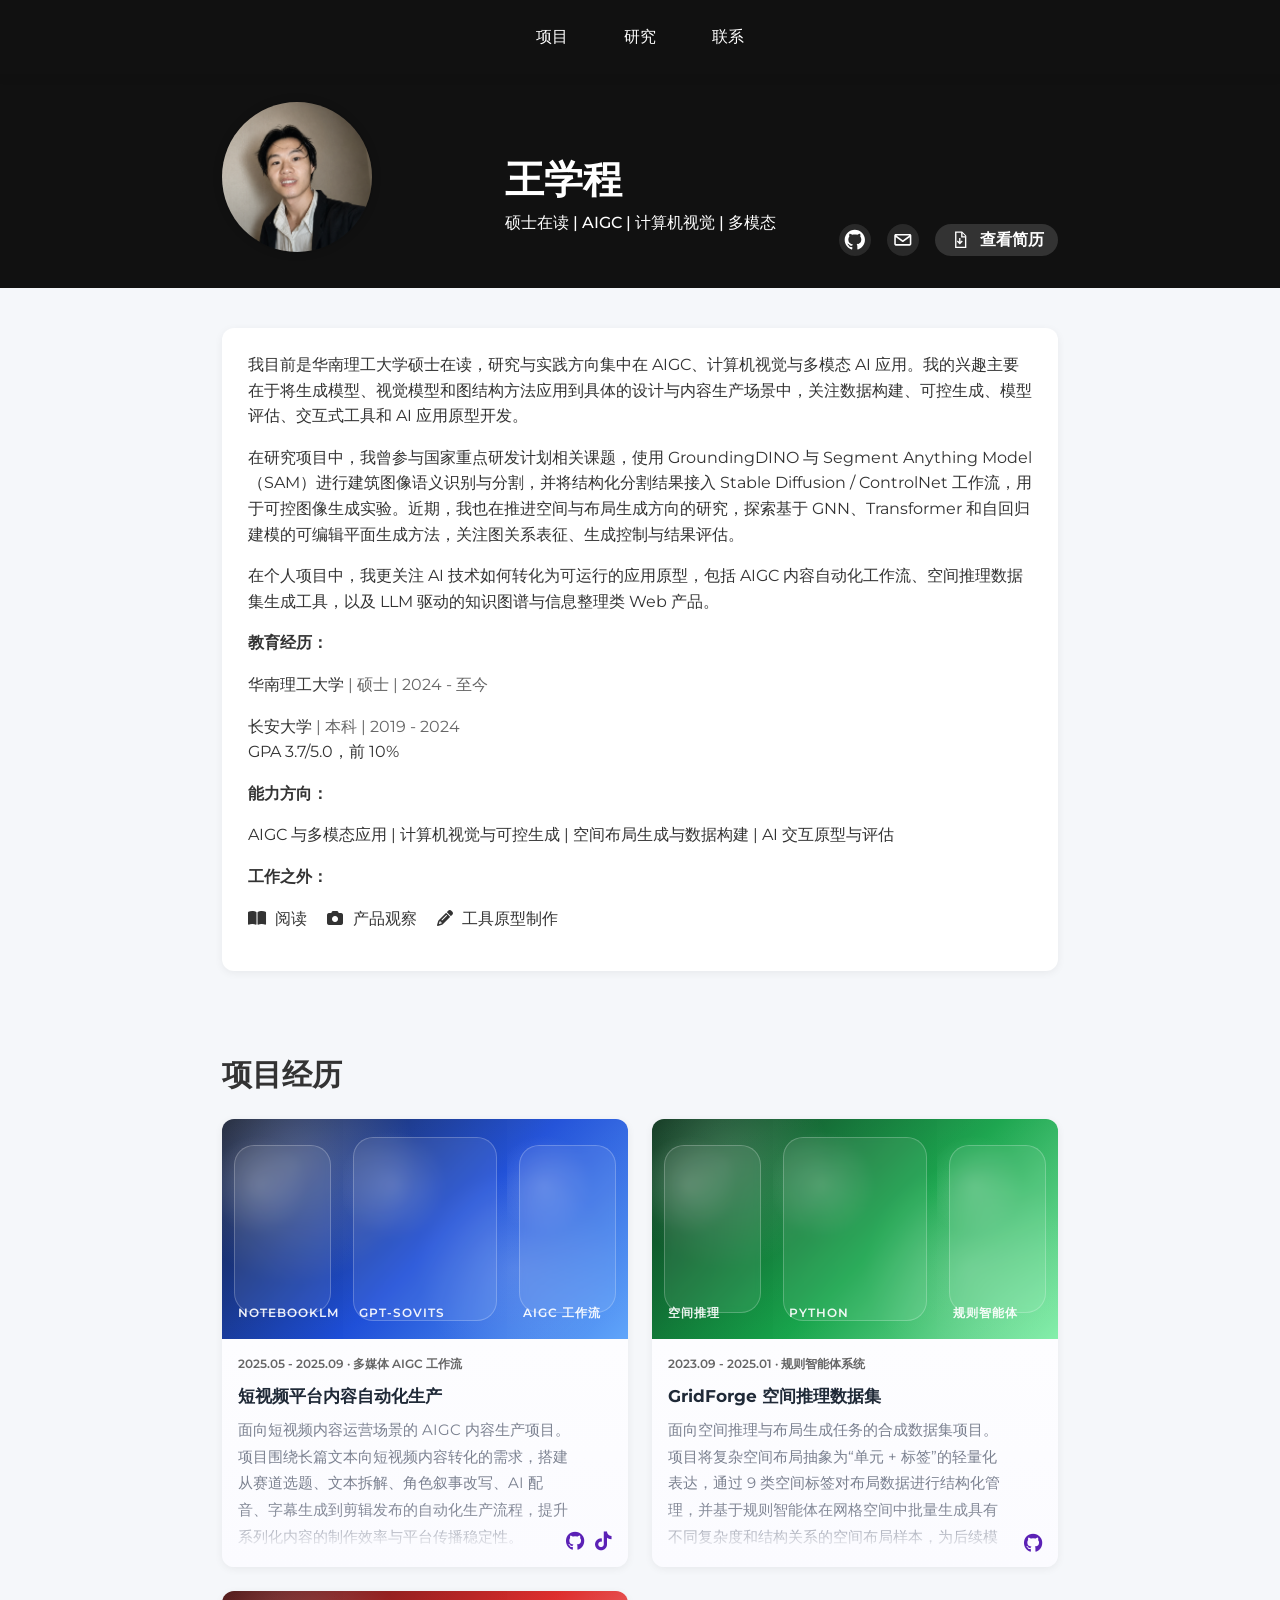
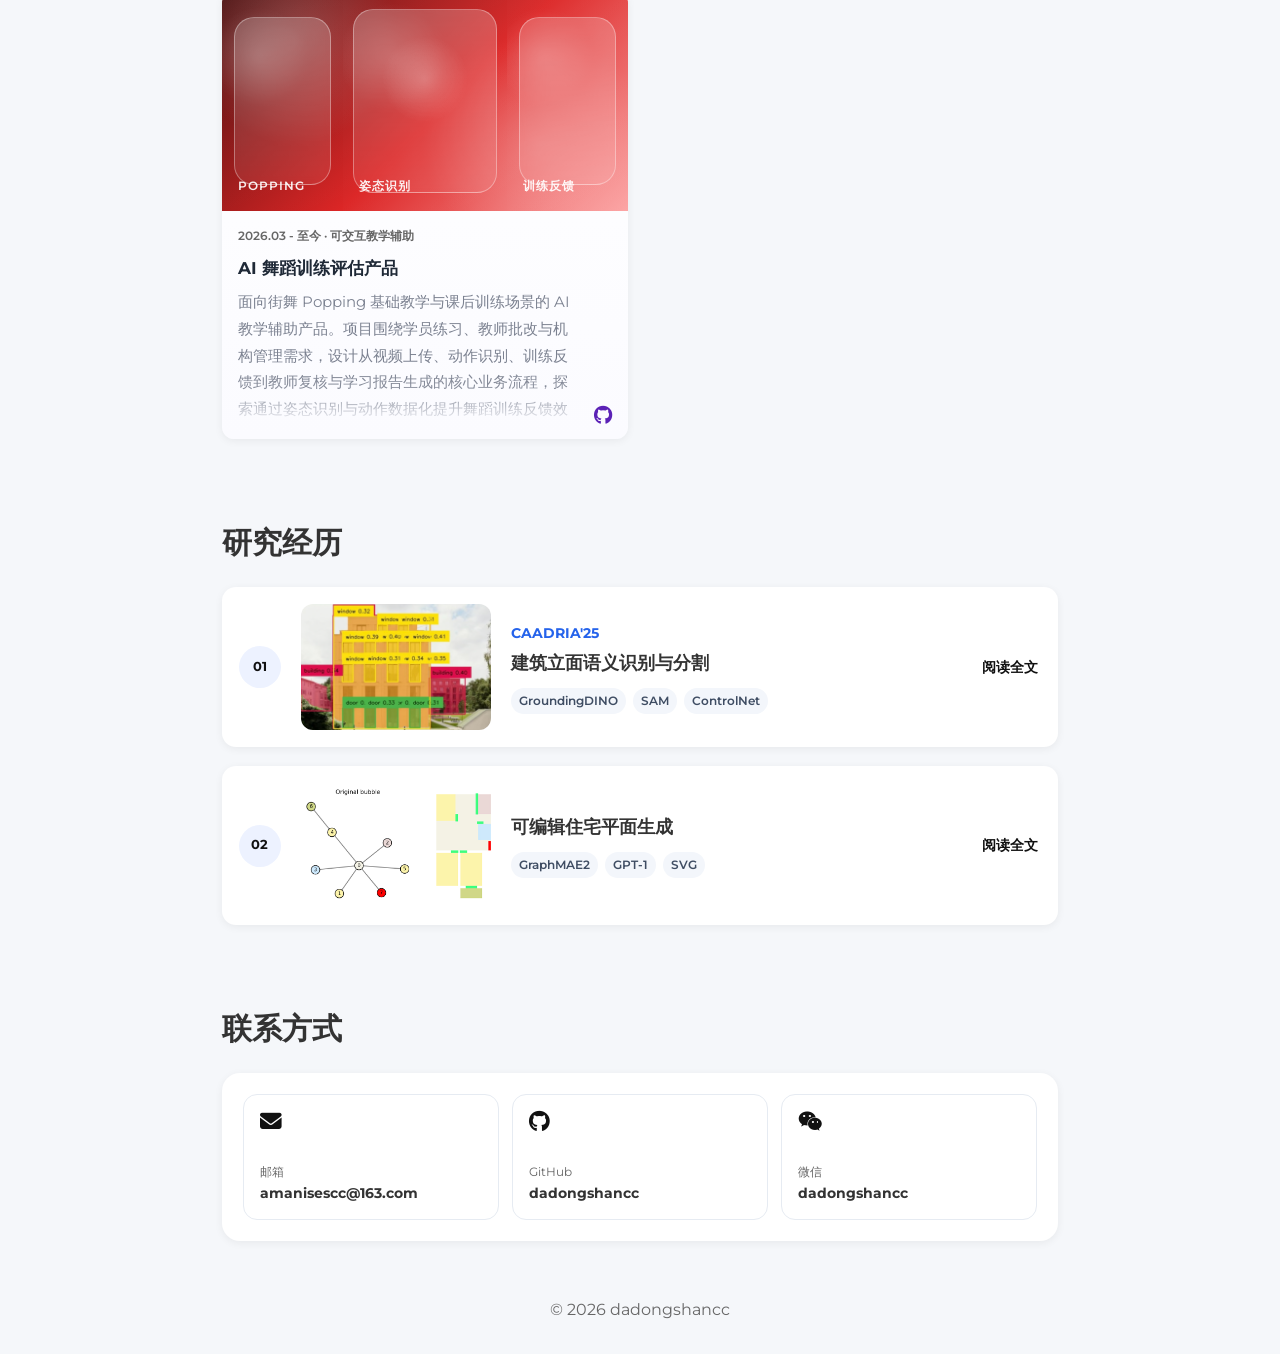
==== commit 3620cef6: "Update portfolio projects and resume" ====
--- a/index.html
+++ b/index.html
@@ -80,7 +80,7 @@
           </p>
 
           <p class="meta-label"><strong>&#33021;&#21147;&#26041;&#21521;&#65306;</strong></p>
-          <p class="meta-value">AIGC &#24037;&#20316;&#27969; | &#21487;&#25511;&#22270;&#20687;&#29983;&#25104; | &#35745;&#31639;&#26426;&#35270;&#35273; | &#22810;&#27169;&#24577; AI &#24212;&#29992; | &#31354;&#38388;&#19982;&#24067;&#23616;&#29983;&#25104; | &#25968;&#25454;&#26500;&#24314;&#19982;&#35780;&#20272; | &#20132;&#20114;&#24335;&#21407;&#22411;&#24320;&#21457;</p>
+          <p class="meta-value">AIGC 与多模态应用 | 计算机视觉与可控生成 | 空间布局生成与数据构建 | AI 交互原型与评估</p>
 
           <p class="meta-label"><strong>&#24037;&#20316;&#20043;&#22806;&#65306;</strong></p>
           <p class="meta-value outside-work">
--- a/style.css
+++ b/style.css
@@ -380,22 +380,41 @@
   display: grid;
   grid-template-columns: 1fr 1.35fr 1fr;
   background:
-    radial-gradient(circle at top left, rgba(255, 255, 255, 0.24), transparent 40%),
-    linear-gradient(135deg, #09090b 0%, #3b82f6 52%, #8b5cf6 100%);
+    radial-gradient(circle at 18% 20%, rgba(255, 255, 255, 0.24), transparent 32%),
+    radial-gradient(circle at 72% 68%, rgba(255, 255, 255, 0.14), transparent 30%),
+    linear-gradient(135deg, #0f172a 0%, #1d4ed8 54%, #60a5fa 100%);
 }
 
 .project-theme-grid .spotlight-cover-top {
   background:
-    linear-gradient(rgba(255, 255, 255, 0.08) 1px, transparent 1px),
-    linear-gradient(90deg, rgba(255, 255, 255, 0.08) 1px, transparent 1px),
-    linear-gradient(135deg, #111827 0%, #0f766e 55%, #84cc16 100%);
-  background-size: auto, 24px 24px, 100% 100%;
+    radial-gradient(circle at 18% 20%, rgba(255, 255, 255, 0.18), transparent 28%),
+    radial-gradient(circle at 78% 68%, rgba(255, 255, 255, 0.16), transparent 30%),
+    linear-gradient(135deg, #052e16 0%, #16a34a 56%, #86efac 100%);
 }
 
 .project-theme-market .spotlight-cover-top {
   background:
     radial-gradient(circle at 82% 18%, rgba(255, 255, 255, 0.22), transparent 28%),
     linear-gradient(135deg, #111827 0%, #9333ea 52%, #f59e0b 100%);
+}
+
+.project-theme-dance .spotlight-cover-top {
+  background:
+    radial-gradient(circle at 18% 22%, rgba(255, 255, 255, 0.2), transparent 28%),
+    radial-gradient(circle at 78% 70%, rgba(255, 255, 255, 0.18), transparent 32%),
+    linear-gradient(135deg, #450a0a 0%, #dc2626 54%, #fca5a5 100%);
+}
+
+.project-theme-dance .spotlight-panel::after {
+  border-color: rgba(255, 255, 255, 0.34);
+  background:
+    linear-gradient(180deg, rgba(255, 255, 255, 0.2), rgba(255, 255, 255, 0.07));
+}
+
+.project-theme-dance .panel-core::after {
+  background:
+    radial-gradient(circle at 50% 38%, rgba(255, 255, 255, 0.24), transparent 32%),
+    linear-gradient(180deg, rgba(255, 255, 255, 0.22), rgba(255, 255, 255, 0.07));
 }
 
 .spotlight-panel {
@@ -712,10 +731,18 @@
   bottom: 24px;
 }
 
-.research-meta {
-  margin-bottom: 0.25rem;
-  color: var(--muted);
-  font-size: 0.86rem;
+.research-paper-link {
+  display: inline-flex;
+  width: fit-content;
+  margin-bottom: 0.28rem;
+  color: #2563eb;
+  font-size: 0.9rem;
+  font-weight: 700;
+  text-decoration: none;
+}
+
+.research-paper-link:hover {
+  color: #1d4ed8;
 }
 
 .research-content h3 {
@@ -965,6 +992,24 @@
   background: #ffffff;
 }
 
+.modal-image-stage {
+  display: grid;
+  place-items: center;
+  padding: 1rem;
+  background:
+    radial-gradient(circle at 48% 46%, rgba(0, 0, 0, 0.05), transparent 34%),
+    #ffffff;
+}
+
+.modal-stage-image {
+  width: 100%;
+  height: 100%;
+  object-fit: contain;
+  display: block;
+  border-radius: 10px;
+  background: #ffffff;
+}
+
 .modal-placeholder-stage {
   display: grid;
   grid-template-columns: 1.85fr 0.95fr;
